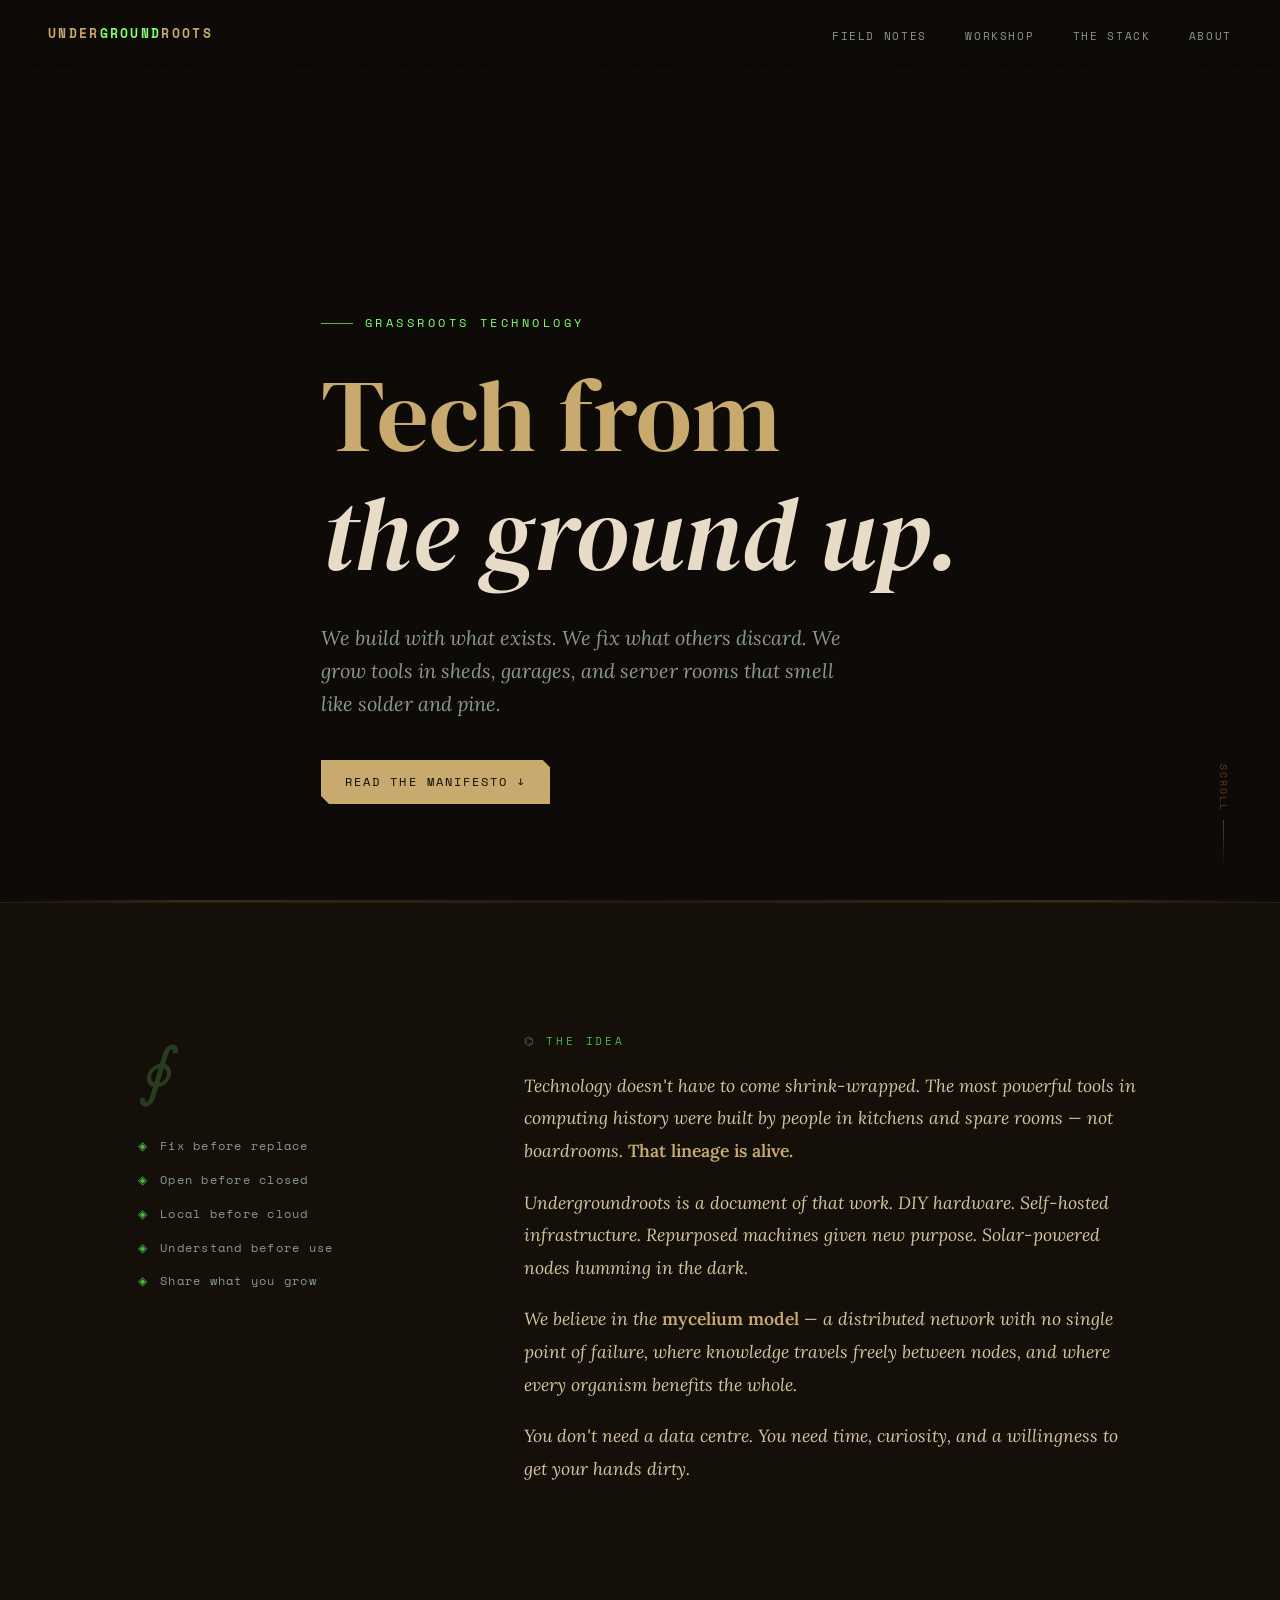
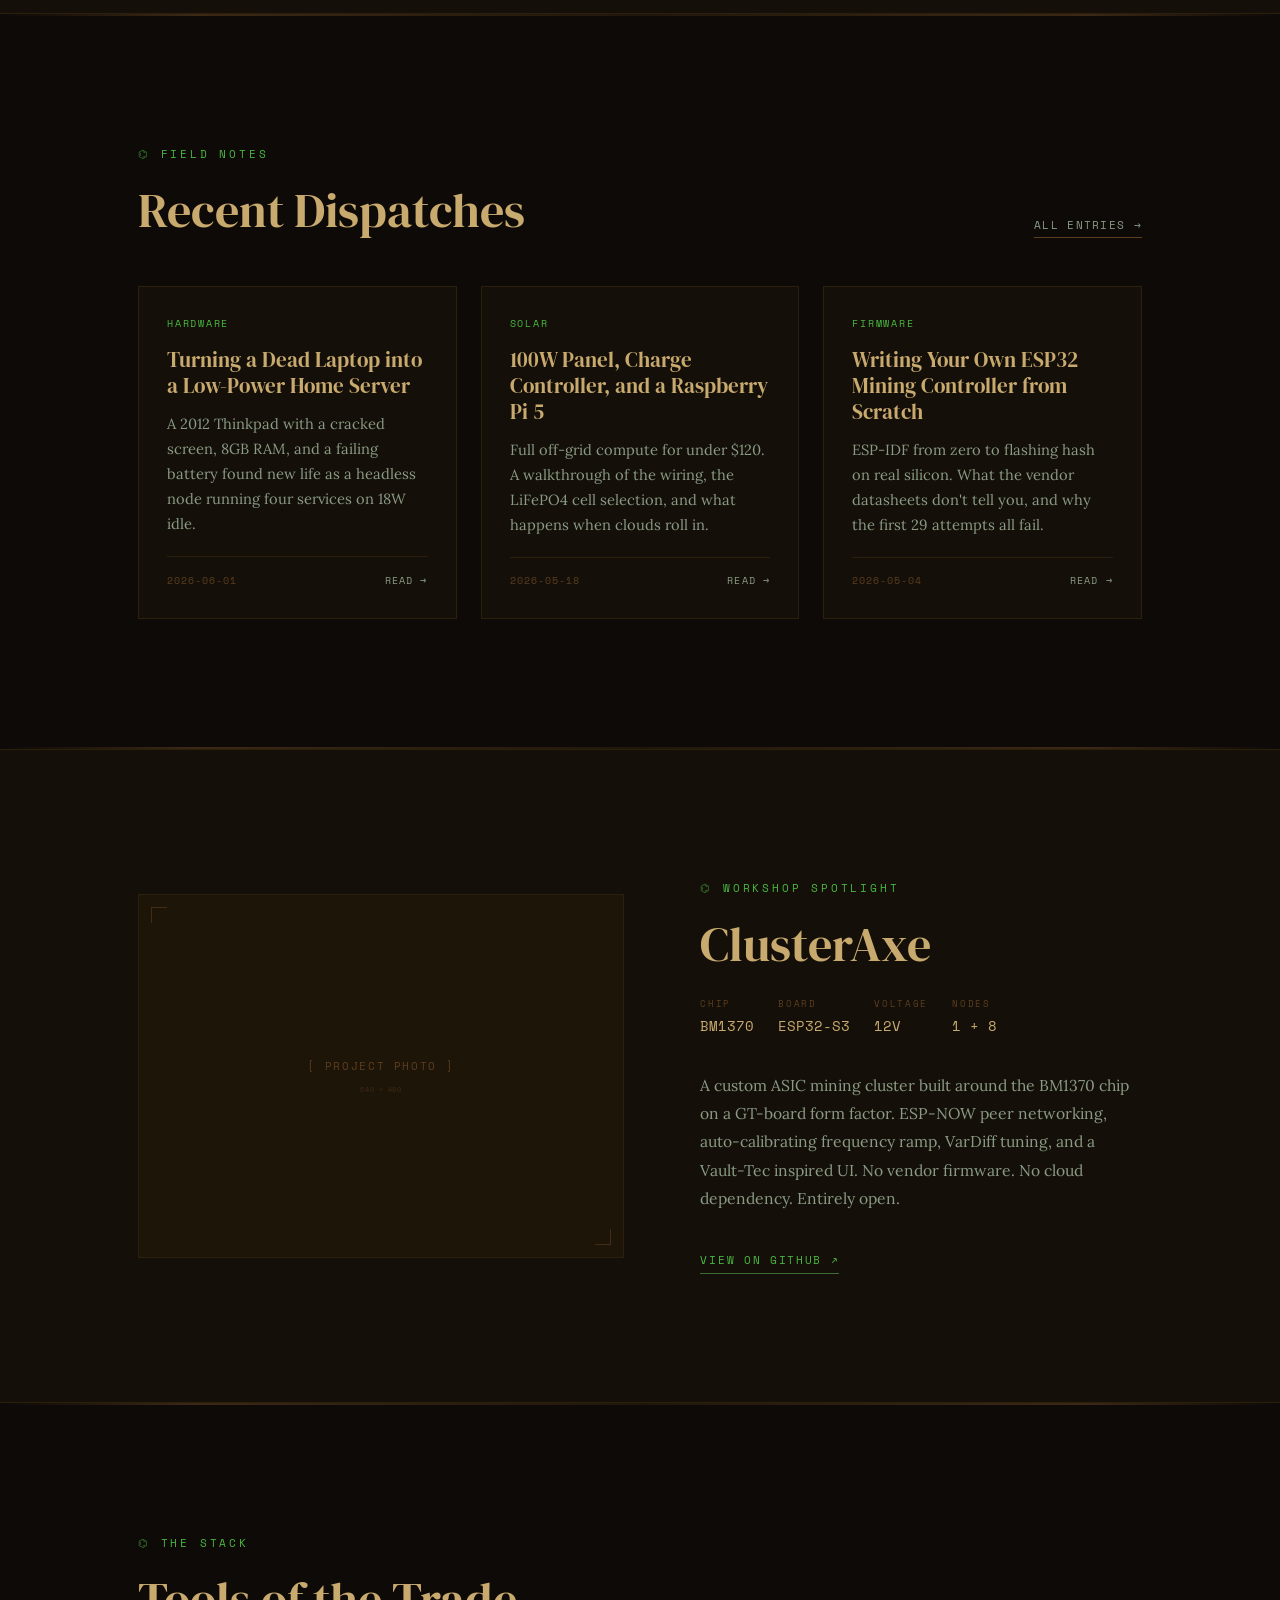
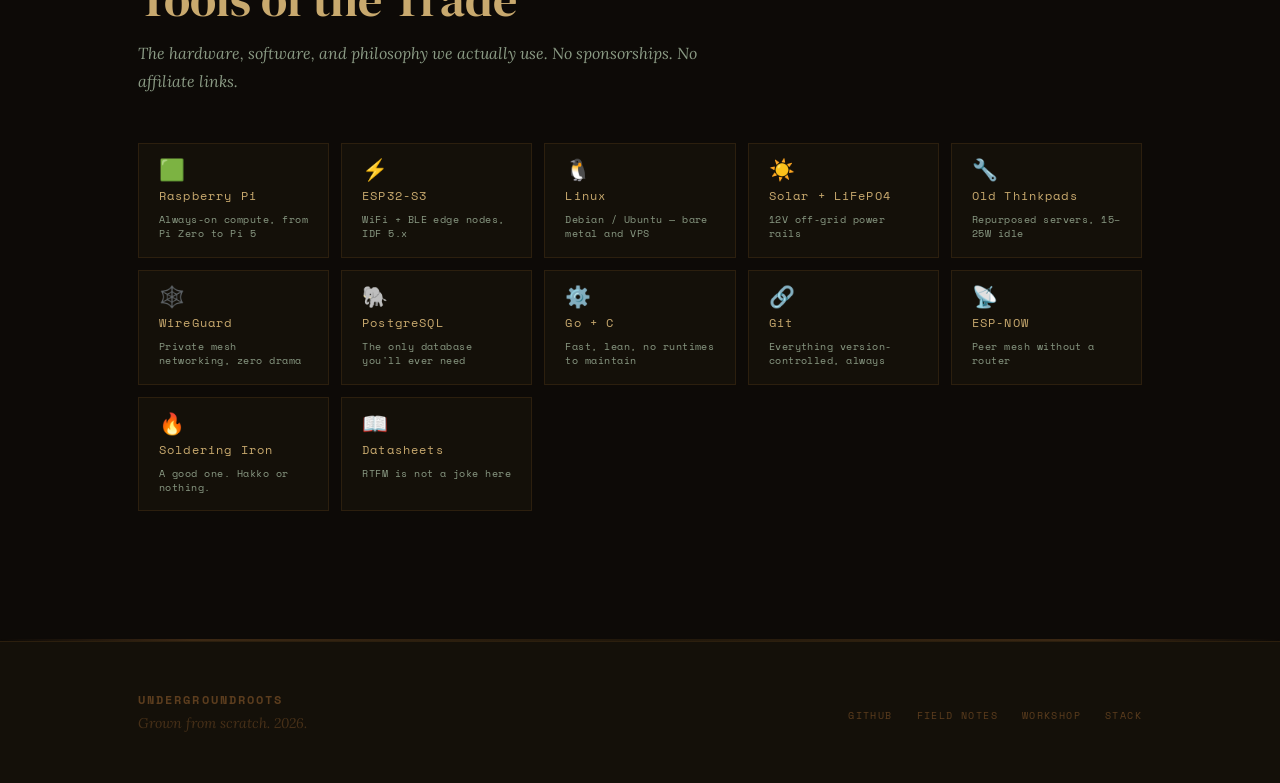
==== index.html @ 03b71122 "Initial build: hero, manifesto, field notes, workshop, stack, root animation" ====
<!DOCTYPE html>
<html lang="en">
<head>
    <meta charset="UTF-8">
    <meta name="viewport" content="width=device-width, initial-scale=1.0">
    <title>Undergroundroots — Tech from the ground up</title>
    <meta name="description" content="Grassroots tech, DIY technologies, and organic computing culture. We build with what exists.">
    <link rel="stylesheet" href="assets/css/style.css">
    <link rel="preconnect" href="https://fonts.googleapis.com">
    <link rel="preconnect" href="https://fonts.gstatic.com" crossorigin>
    <link href="https://fonts.googleapis.com/css2?family=DM+Serif+Display:ital@0;1&family=Lora:ital,wght@0,400;0,600;1,400&family=Space+Mono:ital,wght@0,400;0,700;1,400&display=swap" rel="stylesheet">
</head>
<body>

<!-- ─────────────────────────────────────────────────────── -->
<!-- ROOT NETWORK CANVAS (fixed background)                  -->
<!-- ─────────────────────────────────────────────────────── -->
<canvas id="root-canvas" aria-hidden="true"></canvas>

<div class="site-wrap">

    <!-- ── Navigation ─────────────────────────────────────── -->
    <nav class="site-nav" aria-label="Main navigation">
        <a href="/" class="nav-logo">Under<span>ground</span>roots</a>
        <ul class="nav-links">
            <li><a href="#field-notes">Field Notes</a></li>
            <li><a href="#workshop">Workshop</a></li>
            <li><a href="#stack">The Stack</a></li>
            <li><a href="#compost">About</a></li>
        </ul>
    </nav>

    <!-- ── Hero ───────────────────────────────────────────── -->
    <section id="hero">
        <div class="container">
            <div class="hero-content">
                <div class="hero-eyebrow">Grassroots Technology</div>
                <h1 class="hero-title">
                    Tech from<br>
                    <em>the ground up.</em>
                </h1>
                <p class="hero-sub">
                    We build with what exists. We fix what others discard.
                    We grow tools in sheds, garages, and server rooms
                    that smell like solder and pine.
                </p>
                <a href="#idea" class="hero-cta">
                    Read the Manifesto ↓
                </a>
            </div>
        </div>
        <div class="hero-scroll-hint" aria-hidden="true">Scroll</div>
    </section>

    <hr class="ink-divider">

    <!-- ── The Idea / Manifesto ───────────────────────────── -->
    <section id="idea">
        <div class="container">
            <div class="idea-grid">
                <div class="idea-accent reveal">
                    <div class="idea-glyph">
                        ∮
                    </div>
                    <ul class="idea-principles">
                        <li>Fix before replace</li>
                        <li>Open before closed</li>
                        <li>Local before cloud</li>
                        <li>Understand before use</li>
                        <li>Share what you grow</li>
                    </ul>
                </div>
                <div class="reveal">
                    <span class="section-label">The Idea</span>
                    <div class="idea-manifesto">
                        <p>
                            Technology doesn't have to come shrink-wrapped. The most powerful
                            tools in computing history were built by people in kitchens and
                            spare rooms — not boardrooms. <strong>That lineage is alive.</strong>
                        </p>
                        <p>
                            Undergroundroots is a document of that work. DIY hardware.
                            Self-hosted infrastructure. Repurposed machines given new purpose.
                            Solar-powered nodes humming in the dark.
                        </p>
                        <p>
                            We believe in the <strong>mycelium model</strong> — a distributed network with
                            no single point of failure, where knowledge travels freely between
                            nodes, and where every organism benefits the whole.
                        </p>
                        <p>
                            You don't need a data centre. You need time, curiosity,
                            and a willingness to get your hands dirty.
                        </p>
                    </div>
                </div>
            </div>
        </div>
    </section>

    <hr class="ink-divider">

    <!-- ── Field Notes (Blog) ─────────────────────────────── -->
    <section id="field-notes">
        <div class="container">
            <div class="field-notes-header reveal">
                <div>
                    <span class="section-label">Field Notes</span>
                    <h2>Recent Dispatches</h2>
                </div>
                <a href="/field-notes" class="view-all">All entries →</a>
            </div>

            <div class="notes-grid">

                <article class="note-card reveal">
                    <span class="note-tag">Hardware</span>
                    <h3 class="note-title">Turning a Dead Laptop into a Low-Power Home Server</h3>
                    <p class="note-excerpt">
                        A 2012 Thinkpad with a cracked screen, 8GB RAM, and a failing battery
                        found new life as a headless node running four services on 18W idle.
                    </p>
                    <div class="note-footer">
                        <span class="note-date">2026-06-01</span>
                        <a href="#" class="note-read-more">Read →</a>
                    </div>
                </article>

                <article class="note-card reveal">
                    <span class="note-tag">Solar</span>
                    <h3 class="note-title">100W Panel, Charge Controller, and a Raspberry Pi 5</h3>
                    <p class="note-excerpt">
                        Full off-grid compute for under $120. A walkthrough of the wiring,
                        the LiFePO4 cell selection, and what happens when clouds roll in.
                    </p>
                    <div class="note-footer">
                        <span class="note-date">2026-05-18</span>
                        <a href="#" class="note-read-more">Read →</a>
                    </div>
                </article>

                <article class="note-card reveal">
                    <span class="note-tag">Firmware</span>
                    <h3 class="note-title">Writing Your Own ESP32 Mining Controller from Scratch</h3>
                    <p class="note-excerpt">
                        ESP-IDF from zero to flashing hash on real silicon. What the vendor
                        datasheets don't tell you, and why the first 29 attempts all fail.
                    </p>
                    <div class="note-footer">
                        <span class="note-date">2026-05-04</span>
                        <a href="#" class="note-read-more">Read →</a>
                    </div>
                </article>

            </div>
        </div>
    </section>

    <hr class="ink-divider">

    <!-- ── Workshop Spotlight ─────────────────────────────── -->
    <section id="workshop">
        <div class="container">
            <div class="workshop-grid">

                <div class="workshop-image reveal">
                    <div class="workshop-image-placeholder">
                        <div>[ project photo ]</div>
                        <div class="mono" style="margin-top:0.5rem;font-size:0.6em;opacity:0.5;">640 × 480</div>
                    </div>
                </div>

                <div class="reveal">
                    <span class="section-label">Workshop Spotlight</span>
                    <h2>ClusterAxe</h2>
                    <div class="workshop-meta">
                        <div class="workshop-stat">
                            <span class="workshop-stat-label">Chip</span>
                            <span class="workshop-stat-value">BM1370</span>
                        </div>
                        <div class="workshop-stat">
                            <span class="workshop-stat-label">Board</span>
                            <span class="workshop-stat-value">ESP32-S3</span>
                        </div>
                        <div class="workshop-stat">
                            <span class="workshop-stat-label">Voltage</span>
                            <span class="workshop-stat-value">12V</span>
                        </div>
                        <div class="workshop-stat">
                            <span class="workshop-stat-label">Nodes</span>
                            <span class="workshop-stat-value">1 + 8</span>
                        </div>
                    </div>
                    <p class="workshop-desc">
                        A custom ASIC mining cluster built around the BM1370 chip on a
                        GT-board form factor. ESP-NOW peer networking, auto-calibrating
                        frequency ramp, VarDiff tuning, and a Vault-Tec inspired UI.
                        No vendor firmware. No cloud dependency. Entirely open.
                    </p>
                    <a href="https://github.com/ShaeOJ/ClusterAxe" class="workshop-link" target="_blank" rel="noopener">
                        View on GitHub ↗
                    </a>
                </div>

            </div>
        </div>
    </section>

    <hr class="ink-divider">

    <!-- ── The Stack ──────────────────────────────────────── -->
    <section id="stack">
        <div class="container">
            <div class="stack-intro reveal">
                <span class="section-label">The Stack</span>
                <h2>Tools of the Trade</h2>
                <p>The hardware, software, and philosophy we actually use. No sponsorships. No affiliate links.</p>
            </div>

            <div class="stack-grid">
                <div class="stack-item reveal">
                    <span class="stack-icon">🟩</span>
                    <span class="stack-name">Raspberry Pi</span>
                    <span class="stack-desc">Always-on compute, from Pi Zero to Pi 5</span>
                </div>
                <div class="stack-item reveal">
                    <span class="stack-icon">⚡</span>
                    <span class="stack-name">ESP32-S3</span>
                    <span class="stack-desc">WiFi + BLE edge nodes, IDF 5.x</span>
                </div>
                <div class="stack-item reveal">
                    <span class="stack-icon">🐧</span>
                    <span class="stack-name">Linux</span>
                    <span class="stack-desc">Debian / Ubuntu — bare metal and VPS</span>
                </div>
                <div class="stack-item reveal">
                    <span class="stack-icon">☀️</span>
                    <span class="stack-name">Solar + LiFePO4</span>
                    <span class="stack-desc">12V off-grid power rails</span>
                </div>
                <div class="stack-item reveal">
                    <span class="stack-icon">🔧</span>
                    <span class="stack-name">Old Thinkpads</span>
                    <span class="stack-desc">Repurposed servers, 15–25W idle</span>
                </div>
                <div class="stack-item reveal">
                    <span class="stack-icon">🕸️</span>
                    <span class="stack-name">WireGuard</span>
                    <span class="stack-desc">Private mesh networking, zero drama</span>
                </div>
                <div class="stack-item reveal">
                    <span class="stack-icon">🐘</span>
                    <span class="stack-name">PostgreSQL</span>
                    <span class="stack-desc">The only database you'll ever need</span>
                </div>
                <div class="stack-item reveal">
                    <span class="stack-icon">⚙️</span>
                    <span class="stack-name">Go + C</span>
                    <span class="stack-desc">Fast, lean, no runtimes to maintain</span>
                </div>
                <div class="stack-item reveal">
                    <span class="stack-icon">🔗</span>
                    <span class="stack-name">Git</span>
                    <span class="stack-desc">Everything version-controlled, always</span>
                </div>
                <div class="stack-item reveal">
                    <span class="stack-icon">📡</span>
                    <span class="stack-name">ESP-NOW</span>
                    <span class="stack-desc">Peer mesh without a router</span>
                </div>
                <div class="stack-item reveal">
                    <span class="stack-icon">🔥</span>
                    <span class="stack-name">Soldering Iron</span>
                    <span class="stack-desc">A good one. Hakko or nothing.</span>
                </div>
                <div class="stack-item reveal">
                    <span class="stack-icon">📖</span>
                    <span class="stack-name">Datasheets</span>
                    <span class="stack-desc">RTFM is not a joke here</span>
                </div>
            </div>
        </div>
    </section>

    <hr class="ink-divider">

    <!-- ── Footer ─────────────────────────────────────────── -->
    <footer class="site-footer" id="compost">
        <div class="container">
            <div class="footer-inner">
                <div>
                    <div class="footer-logo">Undergroundroots</div>
                    <div class="footer-tagline">Grown from scratch. 2026.</div>
                </div>
                <ul class="footer-links">
                    <li><a href="https://github.com/ShaeOJ/Undergroundroots" target="_blank" rel="noopener">GitHub</a></li>
                    <li><a href="#field-notes">Field Notes</a></li>
                    <li><a href="#workshop">Workshop</a></li>
                    <li><a href="#stack">Stack</a></li>
                </ul>
            </div>
        </div>
    </footer>

</div><!-- /.site-wrap -->

<script src="assets/js/roots.js"></script>
<script src="assets/js/main.js"></script>
</body>
</html>
---- assets/css/style.css ----
/* ============================================================
   UNDERGROUNDROOTS — Stylesheet
   Palette: Soil depth system + bioluminescent accents
   ============================================================ */

@import url('https://fonts.googleapis.com/css2?family=DM+Serif+Display:ital@0;1&family=Lora:ital,wght@0,400;0,600;1,400&family=Space+Mono:ital,wght@0,400;0,700;1,400&display=swap');

/* ── Custom Properties ──────────────────────────────────── */
:root {
    --deep-soil:    #0d0a07;
    --subsoil:      #141009;
    --topsoil:      #1e1509;
    --root-brown:   #2c1f0e;
    --bark:         #5c3d1e;
    --mycelium:     #c8a96e;
    --spore:        #d4c4a0;
    --pale-sky:     #e8dcc8;
    --bio-green:    #7fff6e;
    --bio-dim:      #4ab840;
    --muted-green:  #3d6b35;
    --rust:         #9c4a1a;
    --slate:        #8a9a84;

    --font-head:    'DM Serif Display', Georgia, serif;
    --font-body:    'Lora', Georgia, serif;
    --font-mono:    'Space Mono', 'Courier New', monospace;

    --section-pad:  clamp(4rem, 10vw, 8rem);
    --content-max:  1100px;
    --radius-card:  2px;
}

/* ── Reset ───────────────────────────────────────────────── */
*, *::before, *::after { box-sizing: border-box; margin: 0; padding: 0; }

html {
    scroll-behavior: smooth;
    font-size: 16px;
}

body {
    background-color: var(--deep-soil);
    color: var(--spore);
    font-family: var(--font-body);
    line-height: 1.75;
    overflow-x: hidden;
}

/* Grain texture overlay */
body::after {
    content: '';
    position: fixed;
    inset: 0;
    background-image: url("data:image/svg+xml,%3Csvg xmlns='http://www.w3.org/2000/svg' width='300' height='300'%3E%3Cfilter id='n'%3E%3CfeTurbulence type='fractalNoise' baseFrequency='0.75' numOctaves='4' stitchTiles='stitch'/%3E%3C/filter%3E%3Crect width='300' height='300' filter='url(%23n)' opacity='0.18'/%3E%3C/svg%3E");
    opacity: 0.045;
    pointer-events: none;
    z-index: 9998;
}

/* ── Canvas ─────────────────────────────────────────────── */
#root-canvas {
    position: fixed;
    inset: 0;
    width: 100%;
    height: 100%;
    z-index: 0;
    pointer-events: none;
}

/* ── Site wrapper (above canvas) ────────────────────────── */
.site-wrap {
    position: relative;
    z-index: 10;
}

/* ── Typography ─────────────────────────────────────────── */
h1, h2, h3, h4 {
    font-family: var(--font-head);
    color: var(--mycelium);
    line-height: 1.15;
    font-weight: 400;
}

h1 { font-size: clamp(2.8rem, 8vw, 6.5rem); }
h2 { font-size: clamp(1.8rem, 4vw, 3rem); }
h3 { font-size: clamp(1.2rem, 2.5vw, 1.75rem); }

p { color: var(--spore); font-size: clamp(0.95rem, 1.5vw, 1.1rem); }

a {
    color: var(--bio-dim);
    text-decoration: none;
    transition: color 0.2s;
}
a:hover { color: var(--bio-green); }

strong { color: var(--mycelium); font-weight: 600; }

.mono {
    font-family: var(--font-mono);
    font-size: 0.8em;
    letter-spacing: 0.08em;
}

/* ── Utility ─────────────────────────────────────────────── */
.container {
    max-width: var(--content-max);
    margin: 0 auto;
    padding: 0 clamp(1.25rem, 5vw, 3rem);
}

.section-label {
    font-family: var(--font-mono);
    font-size: 0.7rem;
    letter-spacing: 0.25em;
    text-transform: uppercase;
    color: var(--bio-dim);
    display: block;
    margin-bottom: 1.2rem;
}

.section-label::before {
    content: '⌬ ';
    opacity: 0.7;
}

/* ── Divider — organic ink stroke ─────────────────────────── */
.ink-divider {
    border: none;
    height: 2px;
    background: linear-gradient(
        90deg,
        transparent 0%,
        var(--bark) 15%,
        var(--root-brown) 50%,
        var(--bark) 85%,
        transparent 100%
    );
    margin: 0;
    opacity: 0.6;
    position: relative;
}

/* ── Navigation ─────────────────────────────────────────── */
.site-nav {
    position: fixed;
    top: 0;
    left: 0;
    right: 0;
    z-index: 100;
    padding: 1.25rem clamp(1.25rem, 5vw, 3rem);
    display: flex;
    align-items: center;
    justify-content: space-between;
    background: linear-gradient(to bottom, rgba(13,10,7,0.92) 0%, transparent 100%);
    backdrop-filter: blur(2px);
    transition: background 0.3s;
}

.nav-logo {
    font-family: var(--font-mono);
    font-size: 0.8rem;
    font-weight: 700;
    letter-spacing: 0.18em;
    text-transform: uppercase;
    color: var(--mycelium);
    text-decoration: none;
}

.nav-logo span {
    color: var(--bio-green);
}

.nav-links {
    list-style: none;
    display: flex;
    gap: clamp(1.2rem, 3vw, 2.5rem);
}

.nav-links a {
    font-family: var(--font-mono);
    font-size: 0.68rem;
    letter-spacing: 0.15em;
    text-transform: uppercase;
    color: var(--slate);
    transition: color 0.2s;
}

.nav-links a:hover { color: var(--mycelium); }

/* ── Hero Section ───────────────────────────────────────── */
#hero {
    min-height: 100svh;
    display: flex;
    flex-direction: column;
    justify-content: flex-end;
    padding-bottom: clamp(4rem, 8vw, 6rem);
    position: relative;
}

.hero-content {
    max-width: 820px;
}

.hero-eyebrow {
    font-family: var(--font-mono);
    font-size: 0.72rem;
    letter-spacing: 0.3em;
    text-transform: uppercase;
    color: var(--bio-green);
    margin-bottom: 1.5rem;
    display: flex;
    align-items: center;
    gap: 0.75rem;
}

.hero-eyebrow::before {
    content: '';
    display: block;
    width: 32px;
    height: 1px;
    background: var(--bio-green);
    opacity: 0.7;
}

.hero-title {
    color: var(--mycelium);
    margin-bottom: 1.75rem;
}

.hero-title em {
    font-style: italic;
    color: var(--pale-sky);
}

.hero-sub {
    font-family: var(--font-body);
    font-style: italic;
    color: var(--slate);
    font-size: clamp(1rem, 1.8vw, 1.25rem);
    max-width: 540px;
    margin-bottom: 2.5rem;
    line-height: 1.65;
}

.hero-cta {
    display: inline-flex;
    align-items: center;
    gap: 0.6rem;
    font-family: var(--font-mono);
    font-size: 0.72rem;
    letter-spacing: 0.18em;
    text-transform: uppercase;
    color: var(--deep-soil);
    background: var(--mycelium);
    padding: 0.75rem 1.5rem;
    border: none;
    cursor: pointer;
    text-decoration: none;
    transition: background 0.2s, transform 0.15s;
    clip-path: polygon(0 0, calc(100% - 8px) 0, 100% 8px, 100% 100%, 8px 100%, 0 calc(100% - 8px));
}

.hero-cta:hover {
    background: var(--pale-sky);
    transform: translateY(-2px);
    color: var(--deep-soil);
}

.hero-scroll-hint {
    position: absolute;
    bottom: 2rem;
    right: clamp(1.25rem, 5vw, 3rem);
    font-family: var(--font-mono);
    font-size: 0.6rem;
    letter-spacing: 0.2em;
    text-transform: uppercase;
    color: var(--bark);
    writing-mode: vertical-rl;
    display: flex;
    align-items: center;
    gap: 0.5rem;
}

.hero-scroll-hint::after {
    content: '';
    display: block;
    width: 1px;
    height: 48px;
    background: linear-gradient(to bottom, var(--bark), transparent);
}

/* ── Section base ────────────────────────────────────────── */
section {
    padding: var(--section-pad) 0;
}

/* ── Idea / Manifesto ───────────────────────────────────── */
#idea {
    background: var(--subsoil);
    border-top: 1px solid var(--root-brown);
    border-bottom: 1px solid var(--root-brown);
}

.idea-grid {
    display: grid;
    grid-template-columns: 1fr 2fr;
    gap: clamp(2rem, 6vw, 5rem);
    align-items: start;
}

.idea-accent {
    padding-top: 0.5rem;
}

.idea-glyph {
    font-size: 4rem;
    line-height: 1;
    color: var(--muted-green);
    opacity: 0.5;
    font-family: var(--font-head);
    font-style: italic;
}

.idea-manifesto {
    font-size: clamp(1.05rem, 2vw, 1.3rem);
    color: var(--spore);
    line-height: 1.85;
    font-style: italic;
}

.idea-manifesto p + p {
    margin-top: 1.2rem;
}

.idea-manifesto strong {
    color: var(--mycelium);
    font-style: normal;
}

.idea-principles {
    margin-top: 2rem;
    list-style: none;
    display: flex;
    flex-direction: column;
    gap: 0.75rem;
}

.idea-principles li {
    font-family: var(--font-mono);
    font-size: 0.78rem;
    letter-spacing: 0.1em;
    color: var(--slate);
    display: flex;
    align-items: baseline;
    gap: 0.75rem;
}

.idea-principles li::before {
    content: '◈';
    color: var(--bio-dim);
    flex-shrink: 0;
}

/* ── Field Notes (Blog Posts) ───────────────────────────── */
#field-notes {
    background: var(--deep-soil);
}

.field-notes-header {
    display: flex;
    align-items: flex-end;
    justify-content: space-between;
    margin-bottom: 3rem;
    gap: 1rem;
    flex-wrap: wrap;
}

.field-notes-header .view-all {
    font-family: var(--font-mono);
    font-size: 0.68rem;
    letter-spacing: 0.12em;
    color: var(--slate);
    text-transform: uppercase;
    border-bottom: 1px solid var(--bark);
    padding-bottom: 2px;
    transition: color 0.2s, border-color 0.2s;
}

.field-notes-header .view-all:hover {
    color: var(--mycelium);
    border-color: var(--mycelium);
}

.notes-grid {
    display: grid;
    grid-template-columns: repeat(auto-fill, minmax(300px, 1fr));
    gap: 1.5rem;
}

.note-card {
    background: var(--subsoil);
    border: 1px solid var(--root-brown);
    padding: 1.75rem;
    position: relative;
    transition: border-color 0.25s, transform 0.2s;
}

.note-card::before {
    content: '';
    position: absolute;
    inset: 0;
    border: 1px solid transparent;
    transition: border-color 0.25s;
    pointer-events: none;
}

.note-card:hover {
    border-color: var(--bark);
    transform: translateY(-3px);
}

.note-card:hover::before {
    border-color: var(--muted-green);
    opacity: 0.3;
    inset: 4px;
}

.note-tag {
    font-family: var(--font-mono);
    font-size: 0.62rem;
    letter-spacing: 0.18em;
    text-transform: uppercase;
    color: var(--bio-dim);
    margin-bottom: 0.9rem;
    display: block;
}

.note-title {
    font-family: var(--font-head);
    font-size: 1.3rem;
    color: var(--mycelium);
    margin-bottom: 0.75rem;
    line-height: 1.25;
}

.note-excerpt {
    font-size: 0.92rem;
    color: var(--slate);
    line-height: 1.7;
    margin-bottom: 1.25rem;
}

.note-footer {
    display: flex;
    align-items: center;
    justify-content: space-between;
    border-top: 1px solid var(--root-brown);
    padding-top: 0.9rem;
    margin-top: auto;
}

.note-date {
    font-family: var(--font-mono);
    font-size: 0.62rem;
    color: var(--bark);
    letter-spacing: 0.1em;
}

.note-read-more {
    font-family: var(--font-mono);
    font-size: 0.62rem;
    letter-spacing: 0.12em;
    text-transform: uppercase;
    color: var(--slate);
    transition: color 0.2s;
}

.note-read-more:hover { color: var(--bio-green); }

/* ── Workshop Spotlight ──────────────────────────────────── */
#workshop {
    background: var(--subsoil);
    border-top: 1px solid var(--root-brown);
    border-bottom: 1px solid var(--root-brown);
}

.workshop-grid {
    display: grid;
    grid-template-columns: 1.1fr 1fr;
    gap: clamp(2.5rem, 6vw, 5rem);
    align-items: center;
}

.workshop-image {
    aspect-ratio: 4/3;
    background: var(--topsoil);
    border: 1px solid var(--root-brown);
    display: flex;
    align-items: center;
    justify-content: center;
    position: relative;
    overflow: hidden;
}

.workshop-image-placeholder {
    font-family: var(--font-mono);
    font-size: 0.68rem;
    letter-spacing: 0.15em;
    color: var(--bark);
    text-align: center;
    text-transform: uppercase;
}

/* Corner ticks on the workshop image */
.workshop-image::before,
.workshop-image::after {
    content: '';
    position: absolute;
    width: 16px;
    height: 16px;
    border-color: var(--bark);
    border-style: solid;
    opacity: 0.6;
}

.workshop-image::before {
    top: 12px; left: 12px;
    border-width: 1px 0 0 1px;
}

.workshop-image::after {
    bottom: 12px; right: 12px;
    border-width: 0 1px 1px 0;
}

.workshop-info { }

.workshop-meta {
    display: flex;
    gap: 1.5rem;
    margin-top: 1.5rem;
    margin-bottom: 2rem;
    flex-wrap: wrap;
}

.workshop-stat {
    display: flex;
    flex-direction: column;
    gap: 0.2rem;
}

.workshop-stat-label {
    font-family: var(--font-mono);
    font-size: 0.58rem;
    letter-spacing: 0.18em;
    text-transform: uppercase;
    color: var(--bark);
}

.workshop-stat-value {
    font-family: var(--font-mono);
    font-size: 0.85rem;
    color: var(--mycelium);
}

.workshop-desc {
    color: var(--slate);
    font-size: 0.98rem;
    line-height: 1.8;
    margin-bottom: 2rem;
}

.workshop-link {
    display: inline-flex;
    align-items: center;
    gap: 0.5rem;
    font-family: var(--font-mono);
    font-size: 0.7rem;
    letter-spacing: 0.15em;
    text-transform: uppercase;
    color: var(--bio-dim);
    border-bottom: 1px solid var(--muted-green);
    padding-bottom: 3px;
    transition: color 0.2s, border-color 0.2s;
}

.workshop-link:hover {
    color: var(--bio-green);
    border-color: var(--bio-green);
}

/* ── Stack ──────────────────────────────────────────────── */
#stack {
    background: var(--deep-soil);
}

.stack-intro {
    max-width: 560px;
    margin-bottom: 3rem;
}

.stack-intro p {
    font-size: 1rem;
    color: var(--slate);
    font-style: italic;
    margin-top: 0.75rem;
}

.stack-grid {
    display: grid;
    grid-template-columns: repeat(auto-fill, minmax(160px, 1fr));
    gap: 0.75rem;
}

.stack-item {
    background: var(--subsoil);
    border: 1px solid var(--root-brown);
    padding: 1rem 1.25rem;
    display: flex;
    flex-direction: column;
    gap: 0.35rem;
    transition: border-color 0.2s, background 0.2s;
    cursor: default;
}

.stack-item:hover {
    border-color: var(--bark);
    background: var(--topsoil);
}

.stack-item:hover .stack-name { color: var(--bio-green); }

.stack-icon {
    font-size: 1.3rem;
    line-height: 1;
}

.stack-name {
    font-family: var(--font-mono);
    font-size: 0.72rem;
    letter-spacing: 0.1em;
    color: var(--mycelium);
    transition: color 0.2s;
}

.stack-desc {
    font-family: var(--font-mono);
    font-size: 0.6rem;
    color: var(--slate);
    letter-spacing: 0.05em;
    line-height: 1.5;
}

/* ── Footer ─────────────────────────────────────────────── */
.site-footer {
    background: var(--subsoil);
    border-top: 1px solid var(--root-brown);
    padding: 3rem 0;
}

.footer-inner {
    display: flex;
    align-items: center;
    justify-content: space-between;
    flex-wrap: wrap;
    gap: 1.5rem;
}

.footer-logo {
    font-family: var(--font-mono);
    font-size: 0.72rem;
    font-weight: 700;
    letter-spacing: 0.18em;
    text-transform: uppercase;
    color: var(--bark);
}

.footer-tagline {
    font-family: var(--font-body);
    font-style: italic;
    font-size: 0.88rem;
    color: var(--bark);
    opacity: 0.7;
}

.footer-links {
    display: flex;
    gap: 1.5rem;
    list-style: none;
}

.footer-links a {
    font-family: var(--font-mono);
    font-size: 0.62rem;
    letter-spacing: 0.14em;
    text-transform: uppercase;
    color: var(--bark);
    transition: color 0.2s;
}

.footer-links a:hover { color: var(--mycelium); }

/* ── Reveal animations ──────────────────────────────────── */
.reveal {
    opacity: 0;
    transform: translateY(22px);
    transition: opacity 0.7s ease, transform 0.7s ease;
}

.reveal.visible {
    opacity: 1;
    transform: translateY(0);
}

/* ── Responsive ─────────────────────────────────────────── */
@media (max-width: 720px) {
    .idea-grid,
    .workshop-grid {
        grid-template-columns: 1fr;
    }

    .idea-accent { display: none; }

    .nav-links {
        display: none;
    }
}
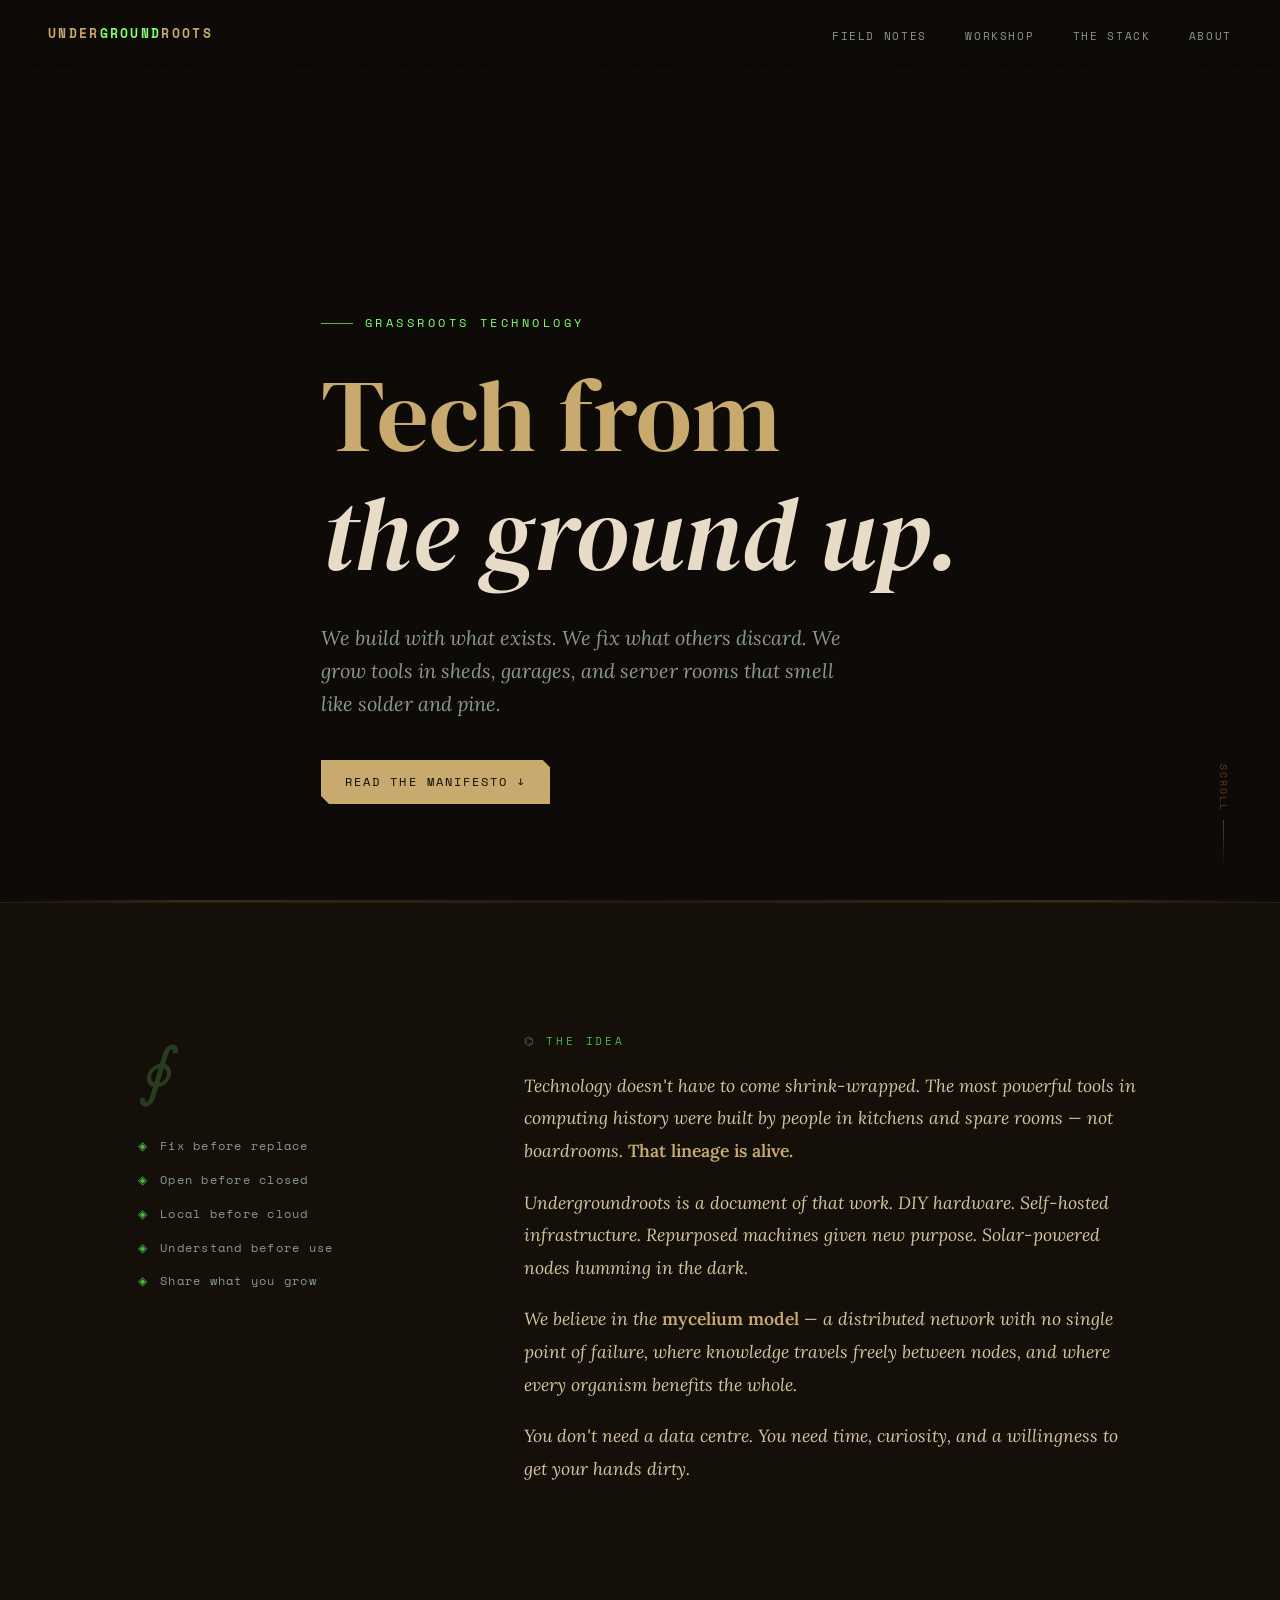
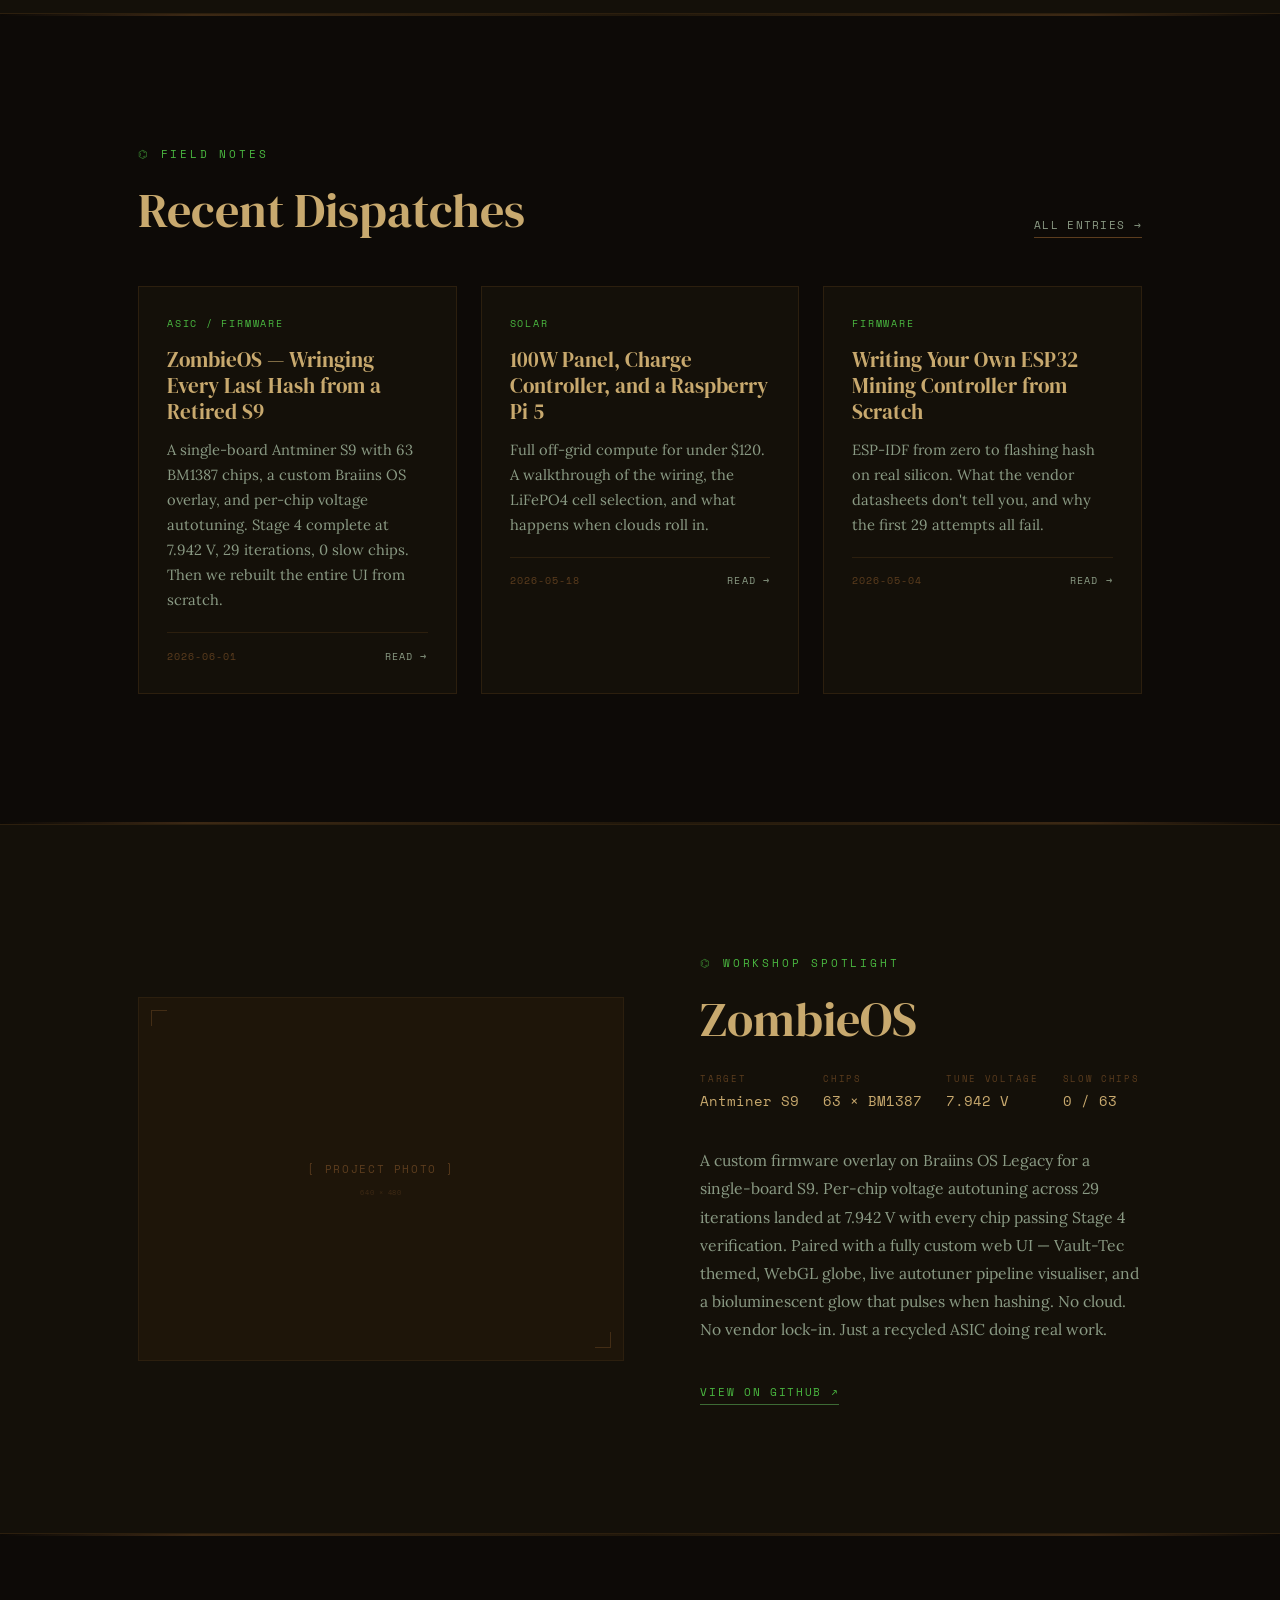
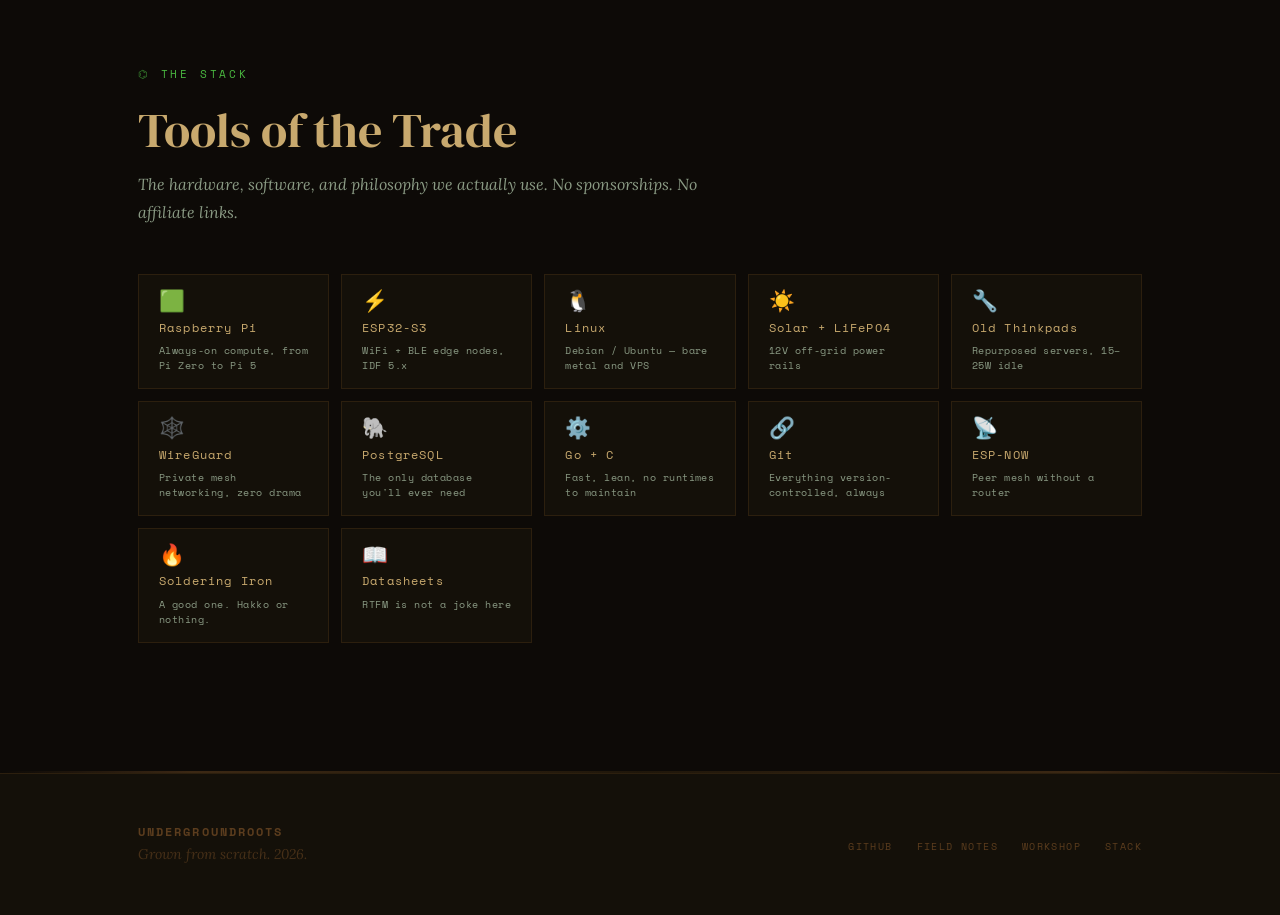
==== commit ba53fc26: "Update field notes + workshop spotlight to ZombieOS S9 project" ====
--- a/index.html
+++ b/index.html
@@ -114,15 +114,16 @@
             <div class="notes-grid">
 
                 <article class="note-card reveal">
-                    <span class="note-tag">Hardware</span>
-                    <h3 class="note-title">Turning a Dead Laptop into a Low-Power Home Server</h3>
+                    <span class="note-tag">ASIC / Firmware</span>
+                    <h3 class="note-title">ZombieOS — Wringing Every Last Hash from a Retired S9</h3>
                     <p class="note-excerpt">
-                        A 2012 Thinkpad with a cracked screen, 8GB RAM, and a failing battery
-                        found new life as a headless node running four services on 18W idle.
+                        A single-board Antminer S9 with 63 BM1387 chips, a custom Braiins OS
+                        overlay, and per-chip voltage autotuning. Stage&nbsp;4 complete at 7.942&nbsp;V,
+                        29 iterations, 0 slow chips. Then we rebuilt the entire UI from scratch.
                     </p>
                     <div class="note-footer">
                         <span class="note-date">2026-06-01</span>
-                        <a href="#" class="note-read-more">Read →</a>
+                        <a href="https://github.com/ShaeOJ/ZombieOS" class="note-read-more" target="_blank" rel="noopener">Read →</a>
                     </div>
                 </article>
 
@@ -172,32 +173,34 @@
 
                 <div class="reveal">
                     <span class="section-label">Workshop Spotlight</span>
-                    <h2>ClusterAxe</h2>
+                    <h2>ZombieOS</h2>
                     <div class="workshop-meta">
                         <div class="workshop-stat">
-                            <span class="workshop-stat-label">Chip</span>
-                            <span class="workshop-stat-value">BM1370</span>
+                            <span class="workshop-stat-label">Target</span>
+                            <span class="workshop-stat-value">Antminer S9</span>
                         </div>
                         <div class="workshop-stat">
-                            <span class="workshop-stat-label">Board</span>
-                            <span class="workshop-stat-value">ESP32-S3</span>
+                            <span class="workshop-stat-label">Chips</span>
+                            <span class="workshop-stat-value">63 × BM1387</span>
                         </div>
                         <div class="workshop-stat">
-                            <span class="workshop-stat-label">Voltage</span>
-                            <span class="workshop-stat-value">12V</span>
+                            <span class="workshop-stat-label">Tune Voltage</span>
+                            <span class="workshop-stat-value">7.942 V</span>
                         </div>
                         <div class="workshop-stat">
-                            <span class="workshop-stat-label">Nodes</span>
-                            <span class="workshop-stat-value">1 + 8</span>
+                            <span class="workshop-stat-label">Slow Chips</span>
+                            <span class="workshop-stat-value">0 / 63</span>
                         </div>
                     </div>
                     <p class="workshop-desc">
-                        A custom ASIC mining cluster built around the BM1370 chip on a
-                        GT-board form factor. ESP-NOW peer networking, auto-calibrating
-                        frequency ramp, VarDiff tuning, and a Vault-Tec inspired UI.
-                        No vendor firmware. No cloud dependency. Entirely open.
+                        A custom firmware overlay on Braiins OS Legacy for a single-board S9.
+                        Per-chip voltage autotuning across 29 iterations landed at 7.942&nbsp;V
+                        with every chip passing Stage&nbsp;4 verification. Paired with a fully
+                        custom web UI — Vault-Tec themed, WebGL globe, live autotuner
+                        pipeline visualiser, and a bioluminescent glow that pulses when
+                        hashing. No cloud. No vendor lock-in. Just a recycled ASIC doing real work.
                     </p>
-                    <a href="https://github.com/ShaeOJ/ClusterAxe" class="workshop-link" target="_blank" rel="noopener">
+                    <a href="https://github.com/ShaeOJ/Zombie-Braiins-" class="workshop-link" target="_blank" rel="noopener">
                         View on GitHub ↗
                     </a>
                 </div>
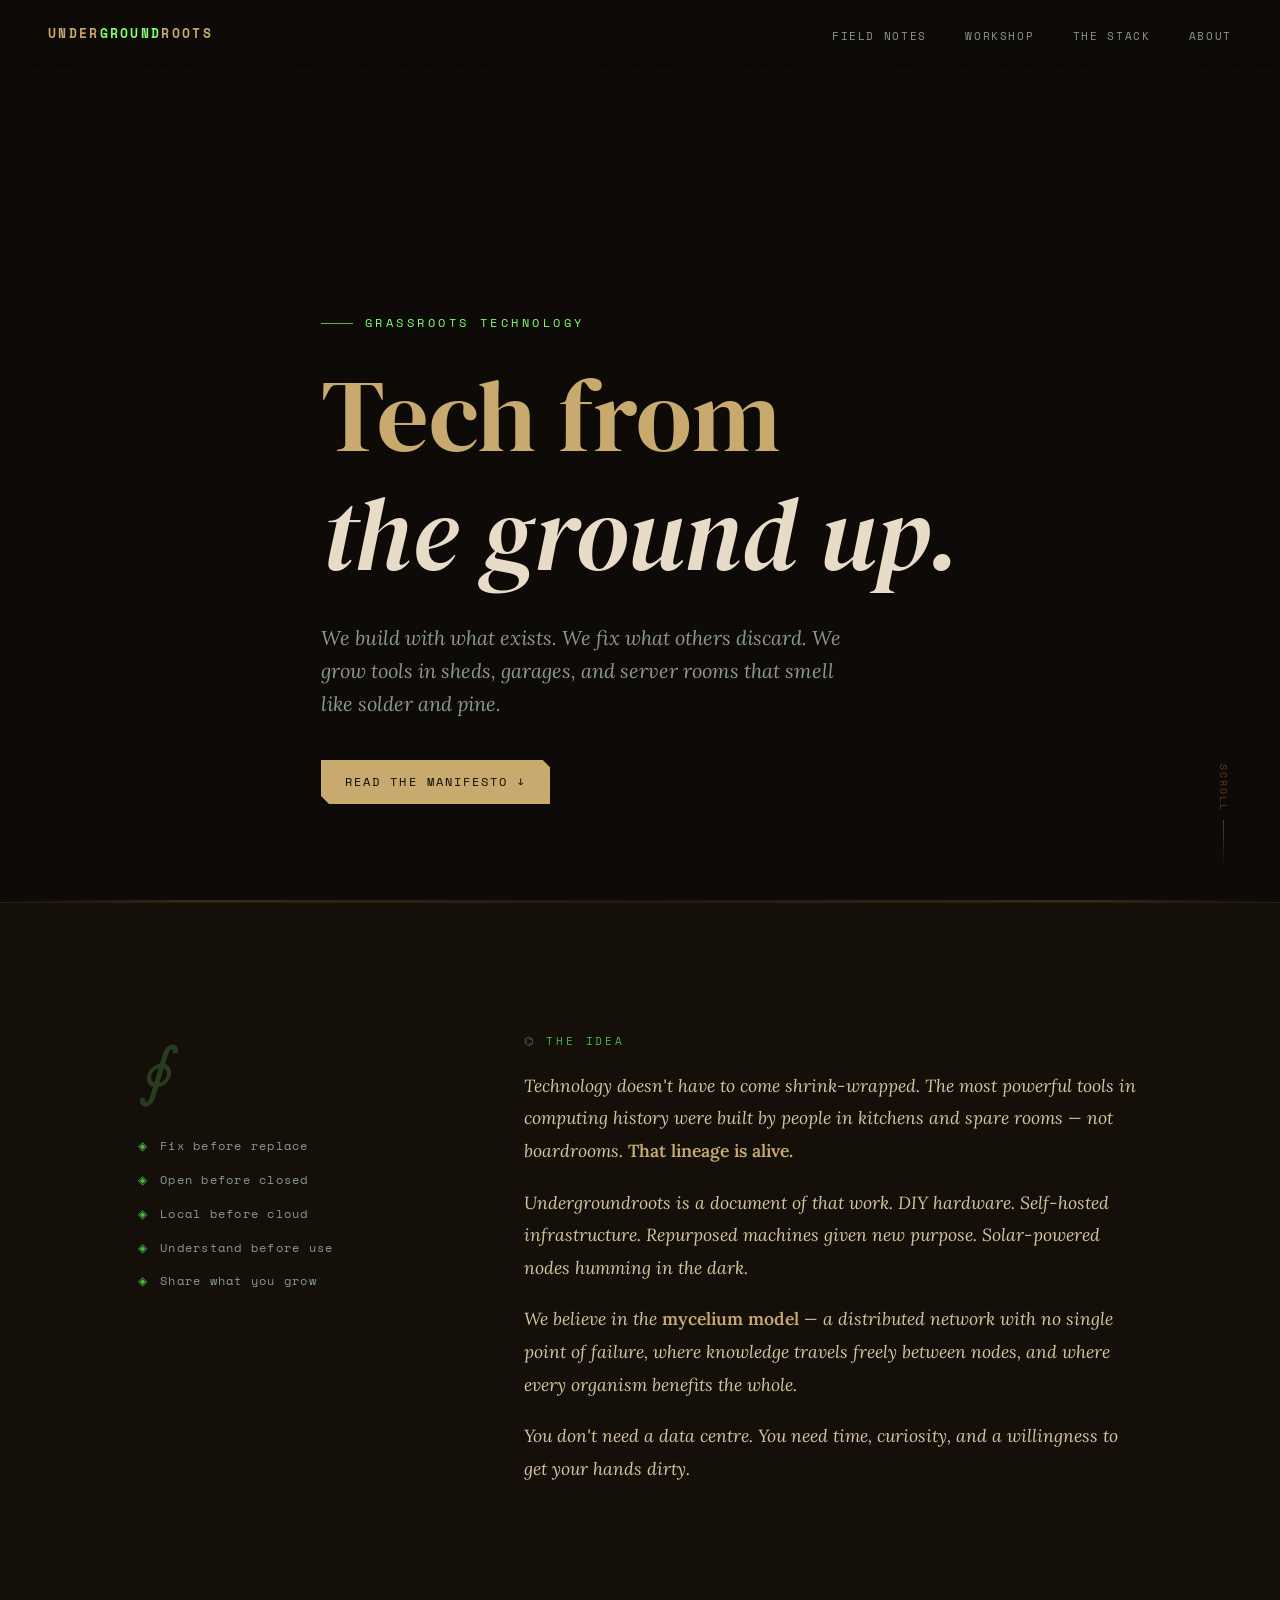
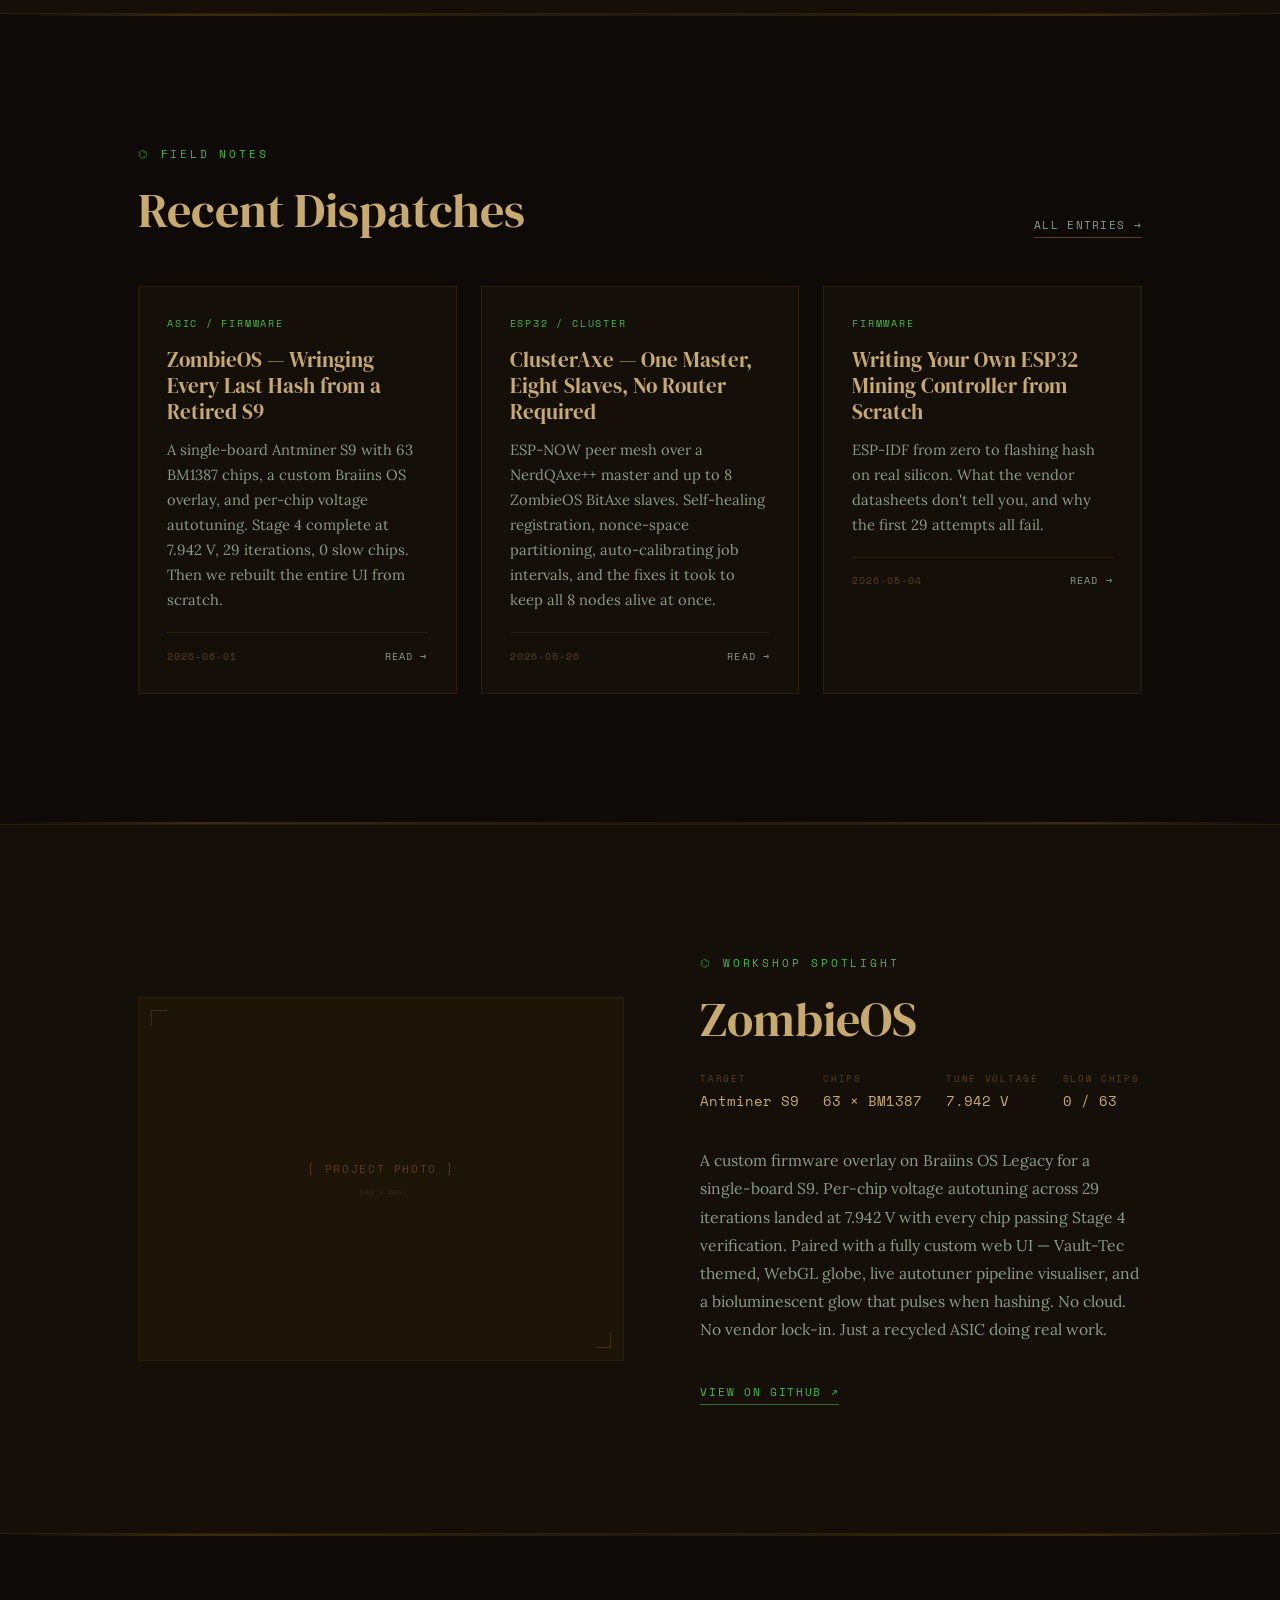
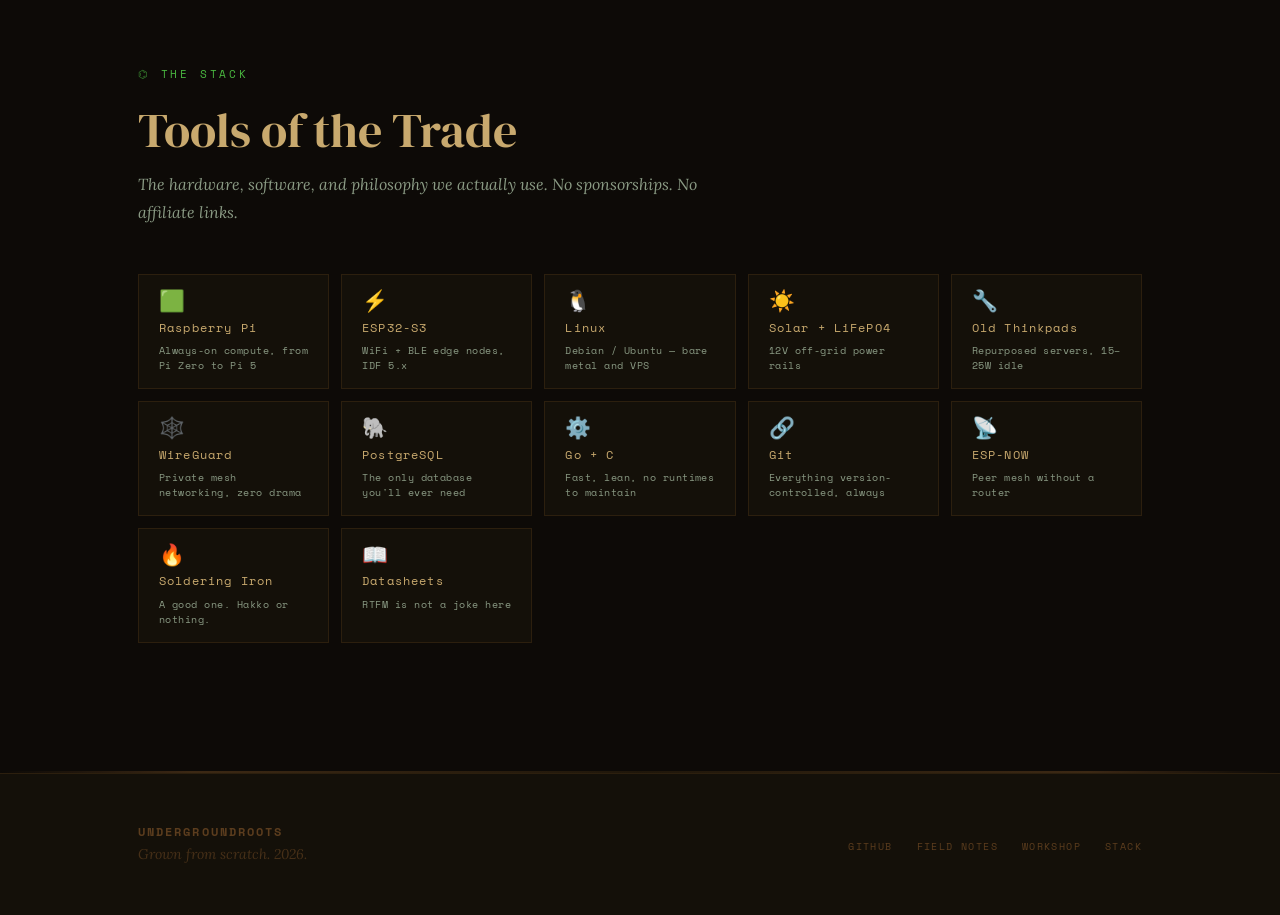
==== commit 8f5966ce: "Replace solar card with ClusterAxe / NerdAxe Cluster field note" ====
--- a/index.html
+++ b/index.html
@@ -128,15 +128,17 @@
                 </article>
 
                 <article class="note-card reveal">
-                    <span class="note-tag">Solar</span>
-                    <h3 class="note-title">100W Panel, Charge Controller, and a Raspberry Pi 5</h3>
+                    <span class="note-tag">ESP32 / Cluster</span>
+                    <h3 class="note-title">ClusterAxe — One Master, Eight Slaves, No Router Required</h3>
                     <p class="note-excerpt">
-                        Full off-grid compute for under $120. A walkthrough of the wiring,
-                        the LiFePO4 cell selection, and what happens when clouds roll in.
+                        ESP-NOW peer mesh over a NerdQAxe++ master and up to 8 ZombieOS
+                        BitAxe slaves. Self-healing registration, nonce-space partitioning,
+                        auto-calibrating job intervals, and the fixes it took to keep all
+                        8 nodes alive at once.
                     </p>
                     <div class="note-footer">
-                        <span class="note-date">2026-05-18</span>
-                        <a href="#" class="note-read-more">Read →</a>
+                        <span class="note-date">2026-05-26</span>
+                        <a href="https://github.com/ShaeOJ/NerdAxe_Cluster" class="note-read-more" target="_blank" rel="noopener">Read →</a>
                     </div>
                 </article>
 
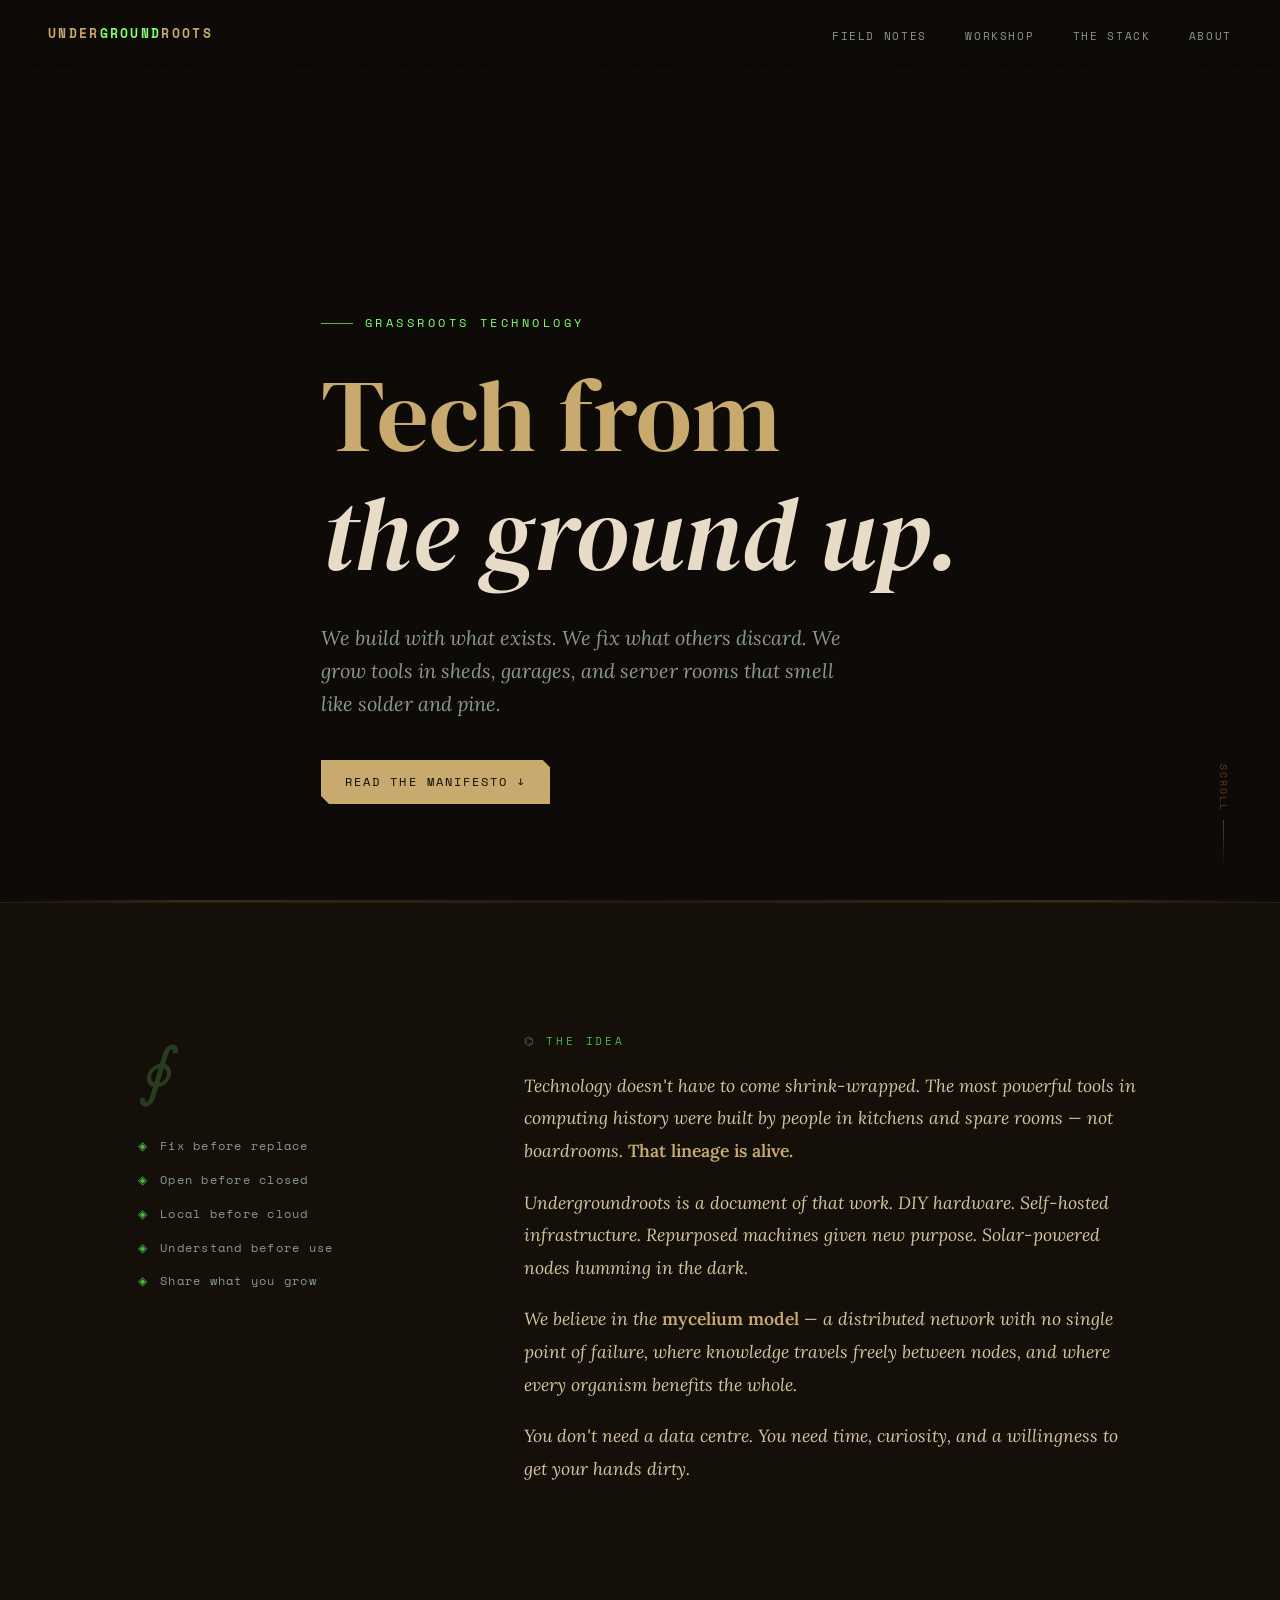
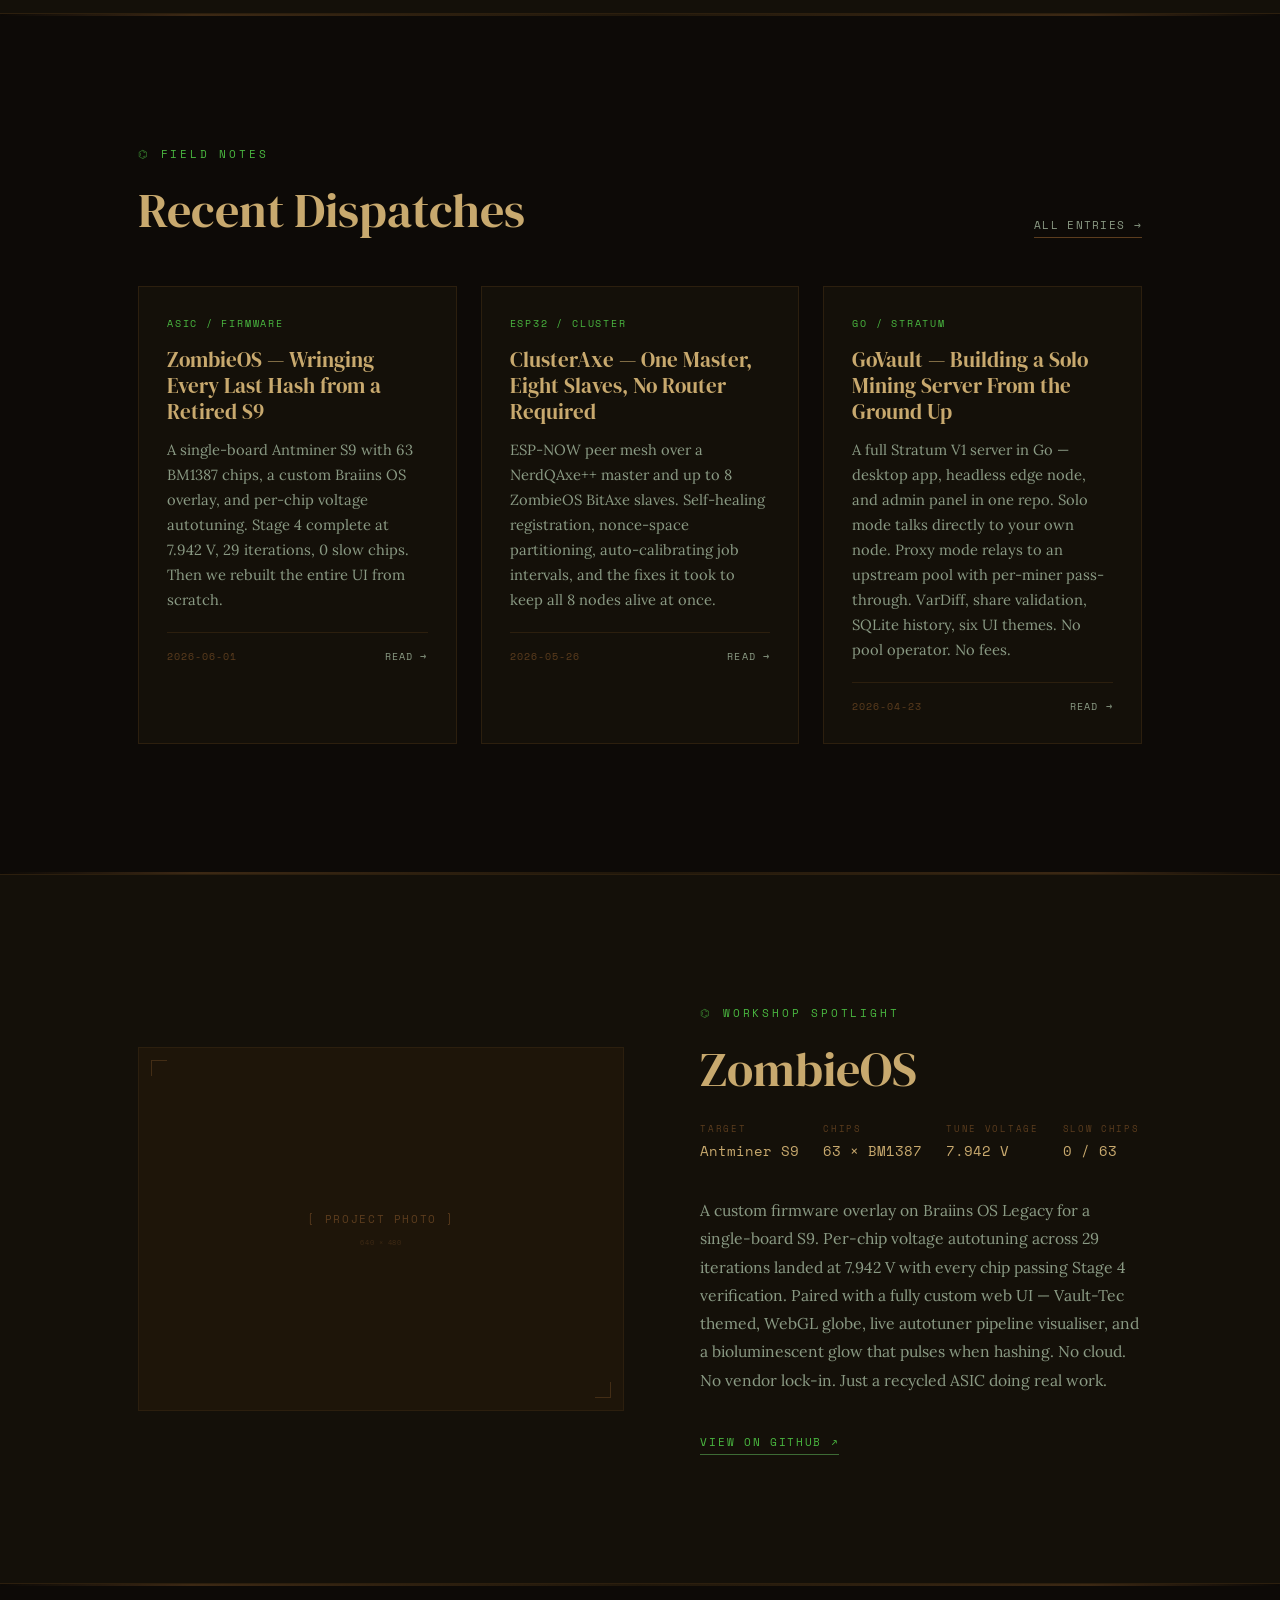
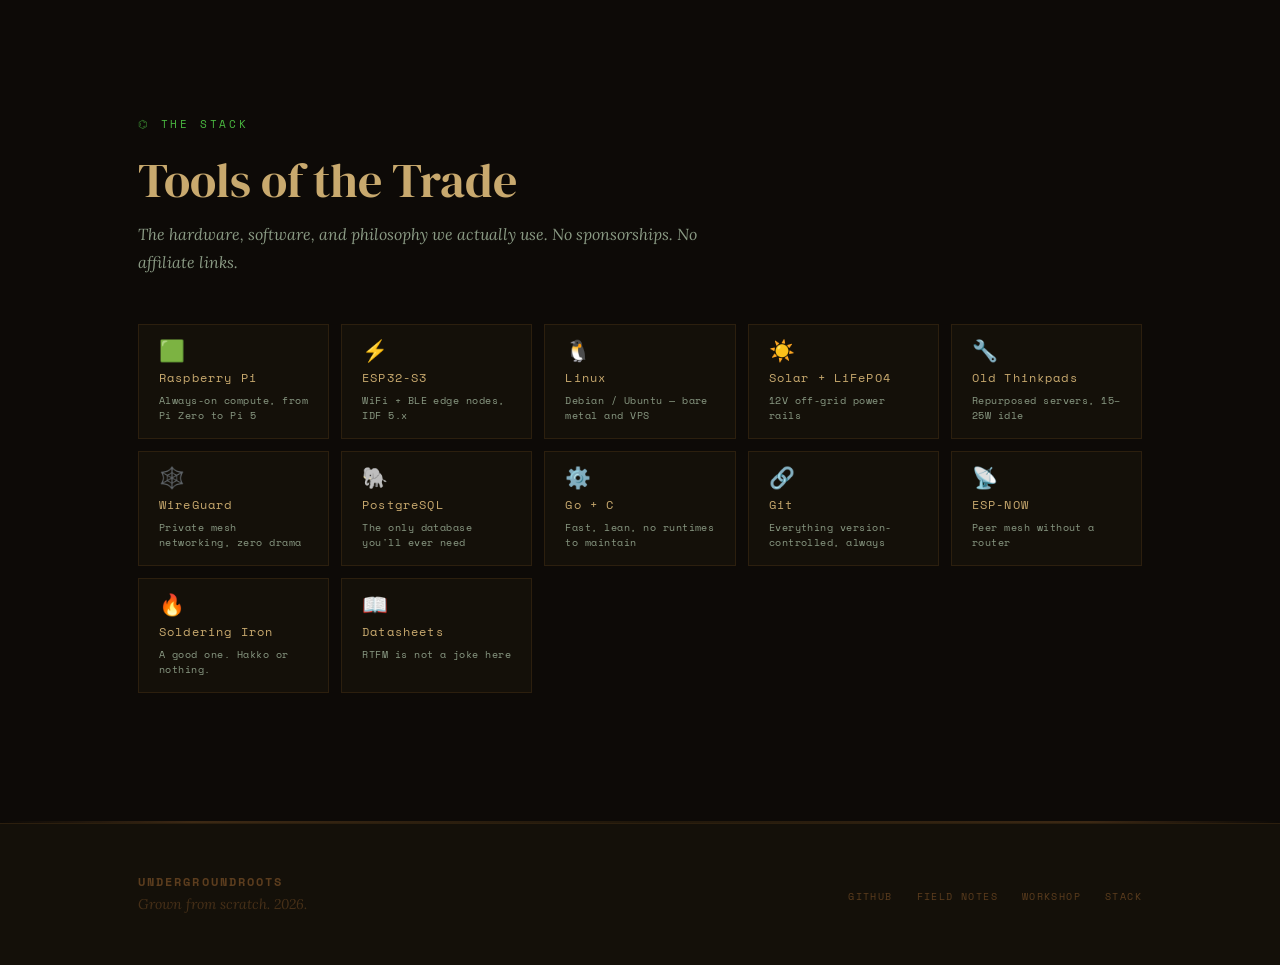
==== commit 33e06e75: "Replace ESP32 card with GoVault Stratum V1 server field note" ====
--- a/index.html
+++ b/index.html
@@ -143,15 +143,18 @@
                 </article>
 
                 <article class="note-card reveal">
-                    <span class="note-tag">Firmware</span>
-                    <h3 class="note-title">Writing Your Own ESP32 Mining Controller from Scratch</h3>
+                    <span class="note-tag">Go / Stratum</span>
+                    <h3 class="note-title">GoVault — Building a Solo Mining Server From the Ground Up</h3>
                     <p class="note-excerpt">
-                        ESP-IDF from zero to flashing hash on real silicon. What the vendor
-                        datasheets don't tell you, and why the first 29 attempts all fail.
+                        A full Stratum V1 server in Go — desktop app, headless edge node,
+                        and admin panel in one repo. Solo mode talks directly to your own
+                        node. Proxy mode relays to an upstream pool with per-miner
+                        pass-through. VarDiff, share validation, SQLite history, six UI
+                        themes. No pool operator. No fees.
                     </p>
                     <div class="note-footer">
-                        <span class="note-date">2026-05-04</span>
-                        <a href="#" class="note-read-more">Read →</a>
+                        <span class="note-date">2026-04-23</span>
+                        <a href="https://github.com/ShaeOJ/GoVault" class="note-read-more" target="_blank" rel="noopener">Read →</a>
                     </div>
                 </article>
 
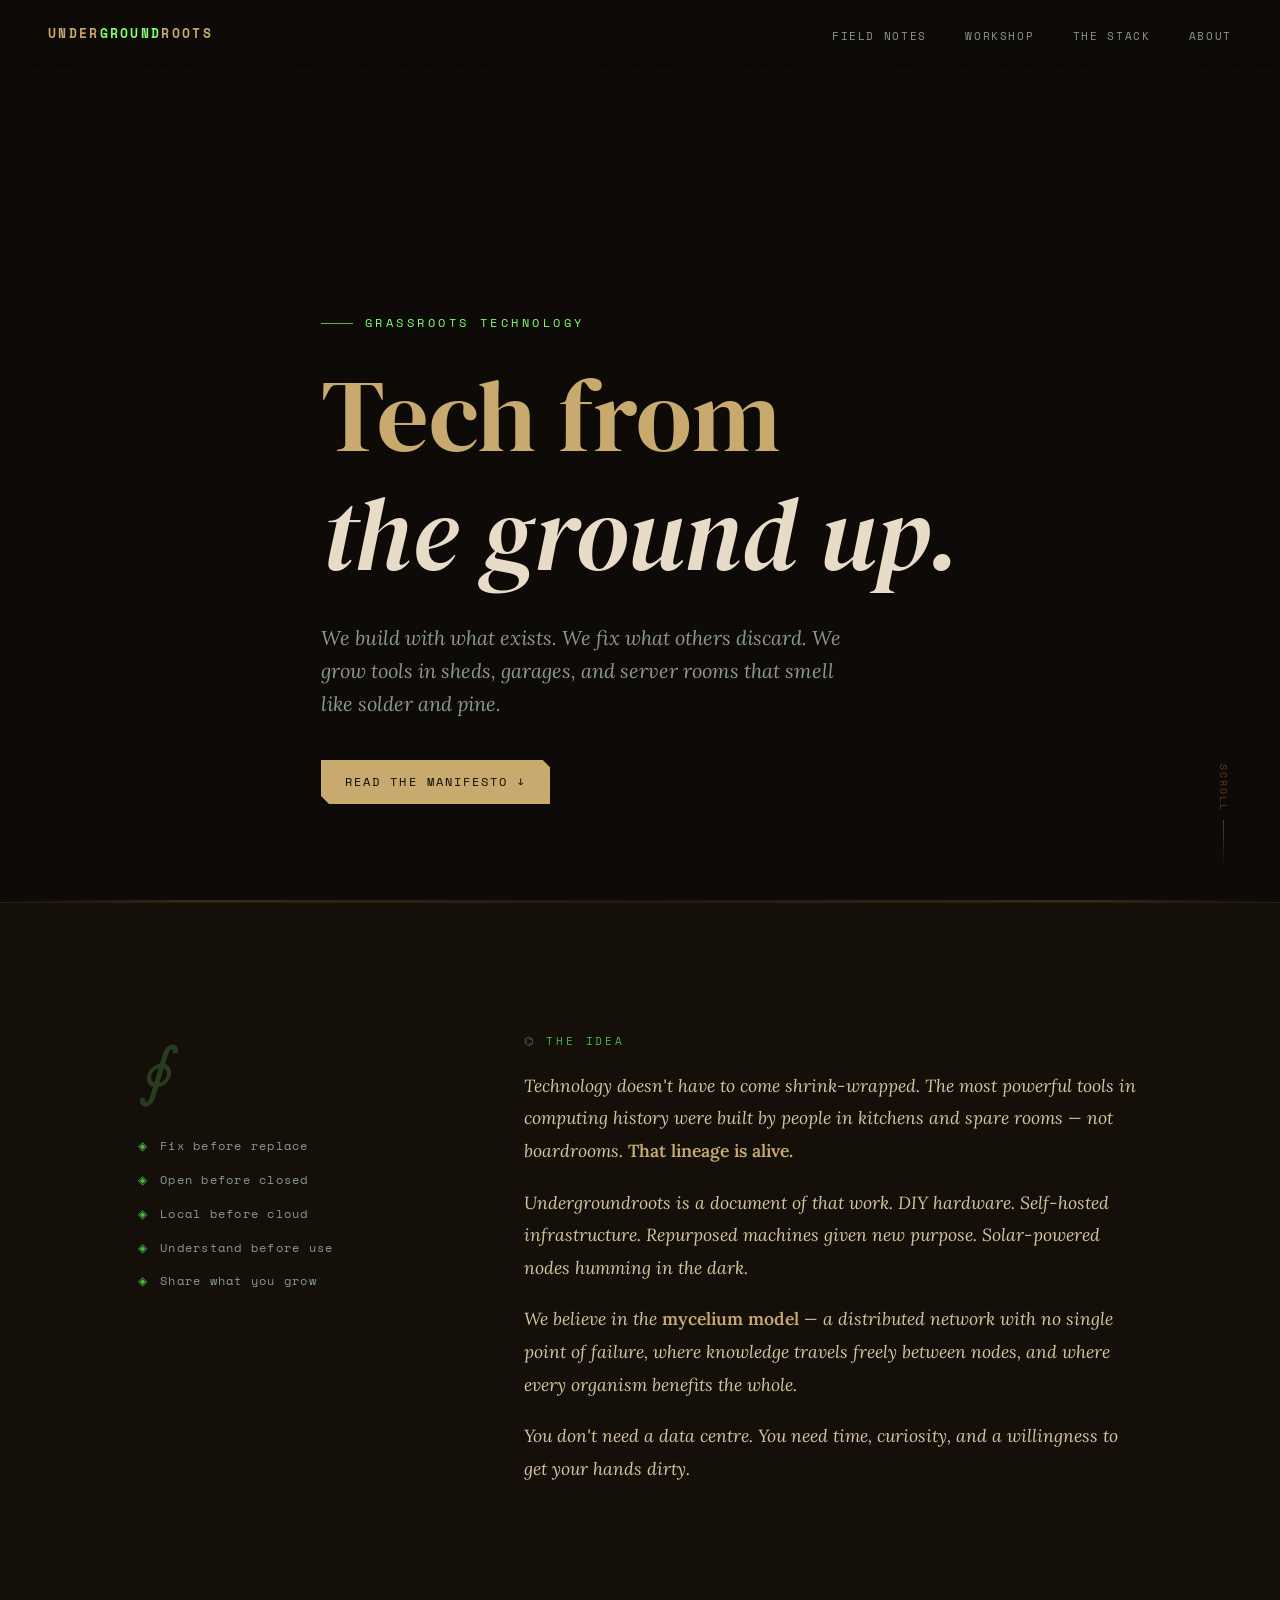
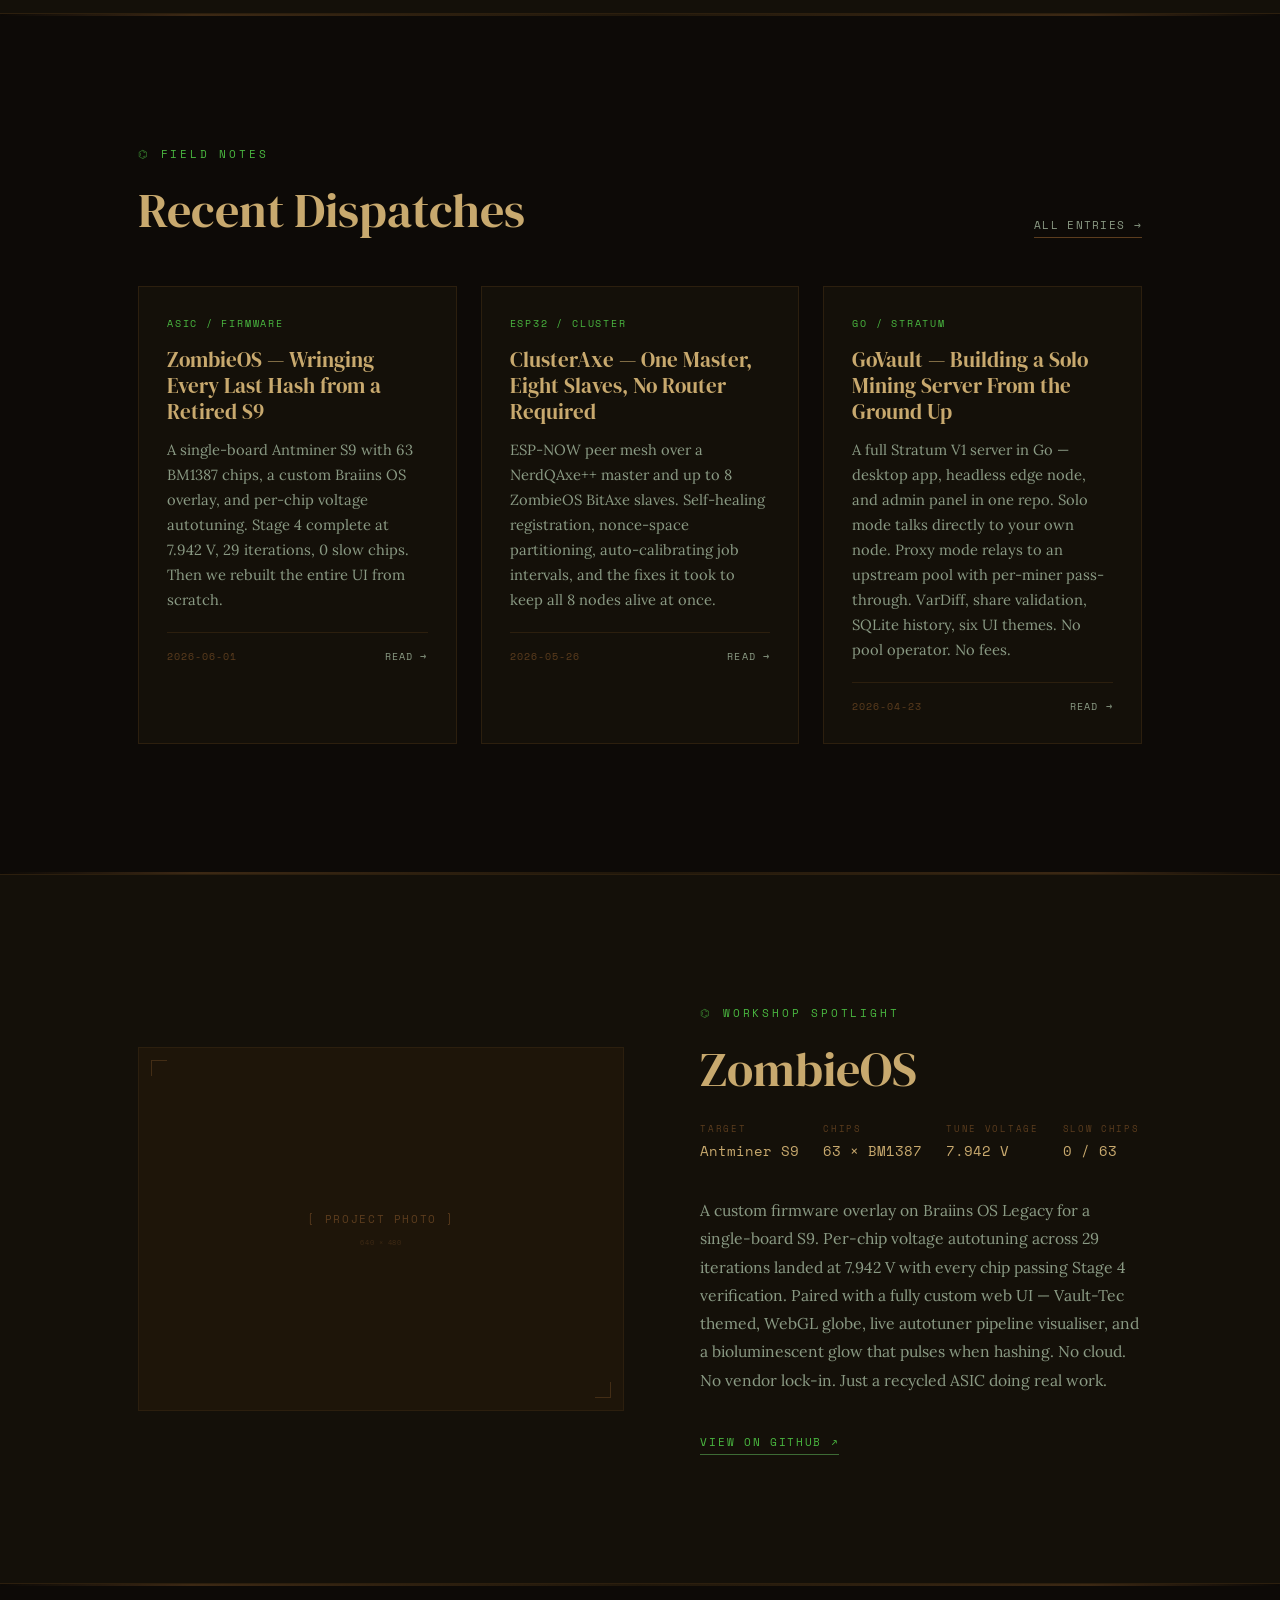
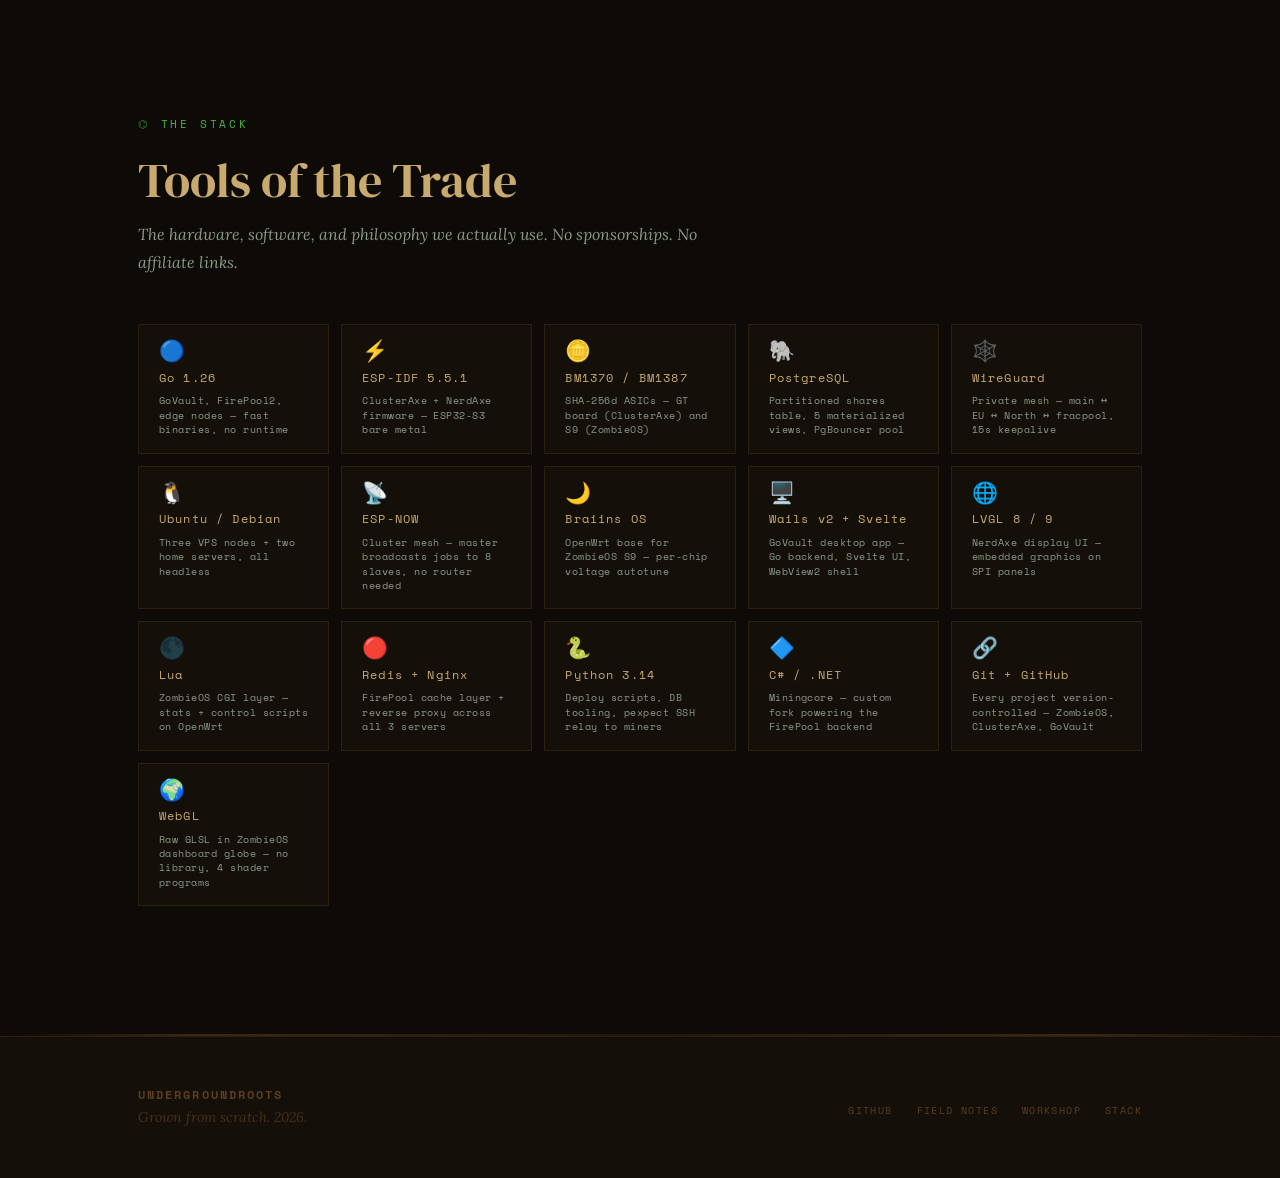
==== commit afb8fbd0: "Replace placeholder stack with real tools from all active projects" ====
--- a/index.html
+++ b/index.html
@@ -227,64 +227,84 @@
 
             <div class="stack-grid">
                 <div class="stack-item reveal">
-                    <span class="stack-icon">🟩</span>
-                    <span class="stack-name">Raspberry Pi</span>
-                    <span class="stack-desc">Always-on compute, from Pi Zero to Pi 5</span>
+                    <span class="stack-icon">🔵</span>
+                    <span class="stack-name">Go 1.26</span>
+                    <span class="stack-desc">GoVault, FirePool2, edge nodes — fast binaries, no runtime</span>
                 </div>
                 <div class="stack-item reveal">
                     <span class="stack-icon">⚡</span>
-                    <span class="stack-name">ESP32-S3</span>
-                    <span class="stack-desc">WiFi + BLE edge nodes, IDF 5.x</span>
-                </div>
-                <div class="stack-item reveal">
-                    <span class="stack-icon">🐧</span>
-                    <span class="stack-name">Linux</span>
-                    <span class="stack-desc">Debian / Ubuntu — bare metal and VPS</span>
-                </div>
-                <div class="stack-item reveal">
-                    <span class="stack-icon">☀️</span>
-                    <span class="stack-name">Solar + LiFePO4</span>
-                    <span class="stack-desc">12V off-grid power rails</span>
-                </div>
-                <div class="stack-item reveal">
-                    <span class="stack-icon">🔧</span>
-                    <span class="stack-name">Old Thinkpads</span>
-                    <span class="stack-desc">Repurposed servers, 15–25W idle</span>
+                    <span class="stack-name">ESP-IDF 5.5.1</span>
+                    <span class="stack-desc">ClusterAxe + NerdAxe firmware — ESP32-S3 bare metal</span>
+                </div>
+                <div class="stack-item reveal">
+                    <span class="stack-icon">🪙</span>
+                    <span class="stack-name">BM1370 / BM1387</span>
+                    <span class="stack-desc">SHA-256d ASICs — GT board (ClusterAxe) and S9 (ZombieOS)</span>
+                </div>
+                <div class="stack-item reveal">
+                    <span class="stack-icon">🐘</span>
+                    <span class="stack-name">PostgreSQL</span>
+                    <span class="stack-desc">Partitioned shares table, 5 materialized views, PgBouncer pool</span>
                 </div>
                 <div class="stack-item reveal">
                     <span class="stack-icon">🕸️</span>
                     <span class="stack-name">WireGuard</span>
-                    <span class="stack-desc">Private mesh networking, zero drama</span>
-                </div>
-                <div class="stack-item reveal">
-                    <span class="stack-icon">🐘</span>
-                    <span class="stack-name">PostgreSQL</span>
-                    <span class="stack-desc">The only database you'll ever need</span>
-                </div>
-                <div class="stack-item reveal">
-                    <span class="stack-icon">⚙️</span>
-                    <span class="stack-name">Go + C</span>
-                    <span class="stack-desc">Fast, lean, no runtimes to maintain</span>
-                </div>
-                <div class="stack-item reveal">
-                    <span class="stack-icon">🔗</span>
-                    <span class="stack-name">Git</span>
-                    <span class="stack-desc">Everything version-controlled, always</span>
+                    <span class="stack-desc">Private mesh — main ↔ EU ↔ North ↔ fracpool, 15s keepalive</span>
+                </div>
+                <div class="stack-item reveal">
+                    <span class="stack-icon">🐧</span>
+                    <span class="stack-name">Ubuntu / Debian</span>
+                    <span class="stack-desc">Three VPS nodes + two home servers, all headless</span>
                 </div>
                 <div class="stack-item reveal">
                     <span class="stack-icon">📡</span>
                     <span class="stack-name">ESP-NOW</span>
-                    <span class="stack-desc">Peer mesh without a router</span>
-                </div>
-                <div class="stack-item reveal">
-                    <span class="stack-icon">🔥</span>
-                    <span class="stack-name">Soldering Iron</span>
-                    <span class="stack-desc">A good one. Hakko or nothing.</span>
-                </div>
-                <div class="stack-item reveal">
-                    <span class="stack-icon">📖</span>
-                    <span class="stack-name">Datasheets</span>
-                    <span class="stack-desc">RTFM is not a joke here</span>
+                    <span class="stack-desc">Cluster mesh — master broadcasts jobs to 8 slaves, no router needed</span>
+                </div>
+                <div class="stack-item reveal">
+                    <span class="stack-icon">🌙</span>
+                    <span class="stack-name">Braiins OS</span>
+                    <span class="stack-desc">OpenWrt base for ZombieOS S9 — per-chip voltage autotune</span>
+                </div>
+                <div class="stack-item reveal">
+                    <span class="stack-icon">🖥️</span>
+                    <span class="stack-name">Wails v2 + Svelte</span>
+                    <span class="stack-desc">GoVault desktop app — Go backend, Svelte UI, WebView2 shell</span>
+                </div>
+                <div class="stack-item reveal">
+                    <span class="stack-icon">🌐</span>
+                    <span class="stack-name">LVGL 8 / 9</span>
+                    <span class="stack-desc">NerdAxe display UI — embedded graphics on SPI panels</span>
+                </div>
+                <div class="stack-item reveal">
+                    <span class="stack-icon">🌑</span>
+                    <span class="stack-name">Lua</span>
+                    <span class="stack-desc">ZombieOS CGI layer — stats + control scripts on OpenWrt</span>
+                </div>
+                <div class="stack-item reveal">
+                    <span class="stack-icon">🔴</span>
+                    <span class="stack-name">Redis + Nginx</span>
+                    <span class="stack-desc">FirePool cache layer + reverse proxy across all 3 servers</span>
+                </div>
+                <div class="stack-item reveal">
+                    <span class="stack-icon">🐍</span>
+                    <span class="stack-name">Python 3.14</span>
+                    <span class="stack-desc">Deploy scripts, DB tooling, pexpect SSH relay to miners</span>
+                </div>
+                <div class="stack-item reveal">
+                    <span class="stack-icon">🔷</span>
+                    <span class="stack-name">C# / .NET</span>
+                    <span class="stack-desc">Miningcore — custom fork powering the FirePool backend</span>
+                </div>
+                <div class="stack-item reveal">
+                    <span class="stack-icon">🔗</span>
+                    <span class="stack-name">Git + GitHub</span>
+                    <span class="stack-desc">Every project version-controlled — ZombieOS, ClusterAxe, GoVault</span>
+                </div>
+                <div class="stack-item reveal">
+                    <span class="stack-icon">🌍</span>
+                    <span class="stack-name">WebGL</span>
+                    <span class="stack-desc">Raw GLSL in ZombieOS dashboard globe — no library, 4 shader programs</span>
                 </div>
             </div>
         </div>
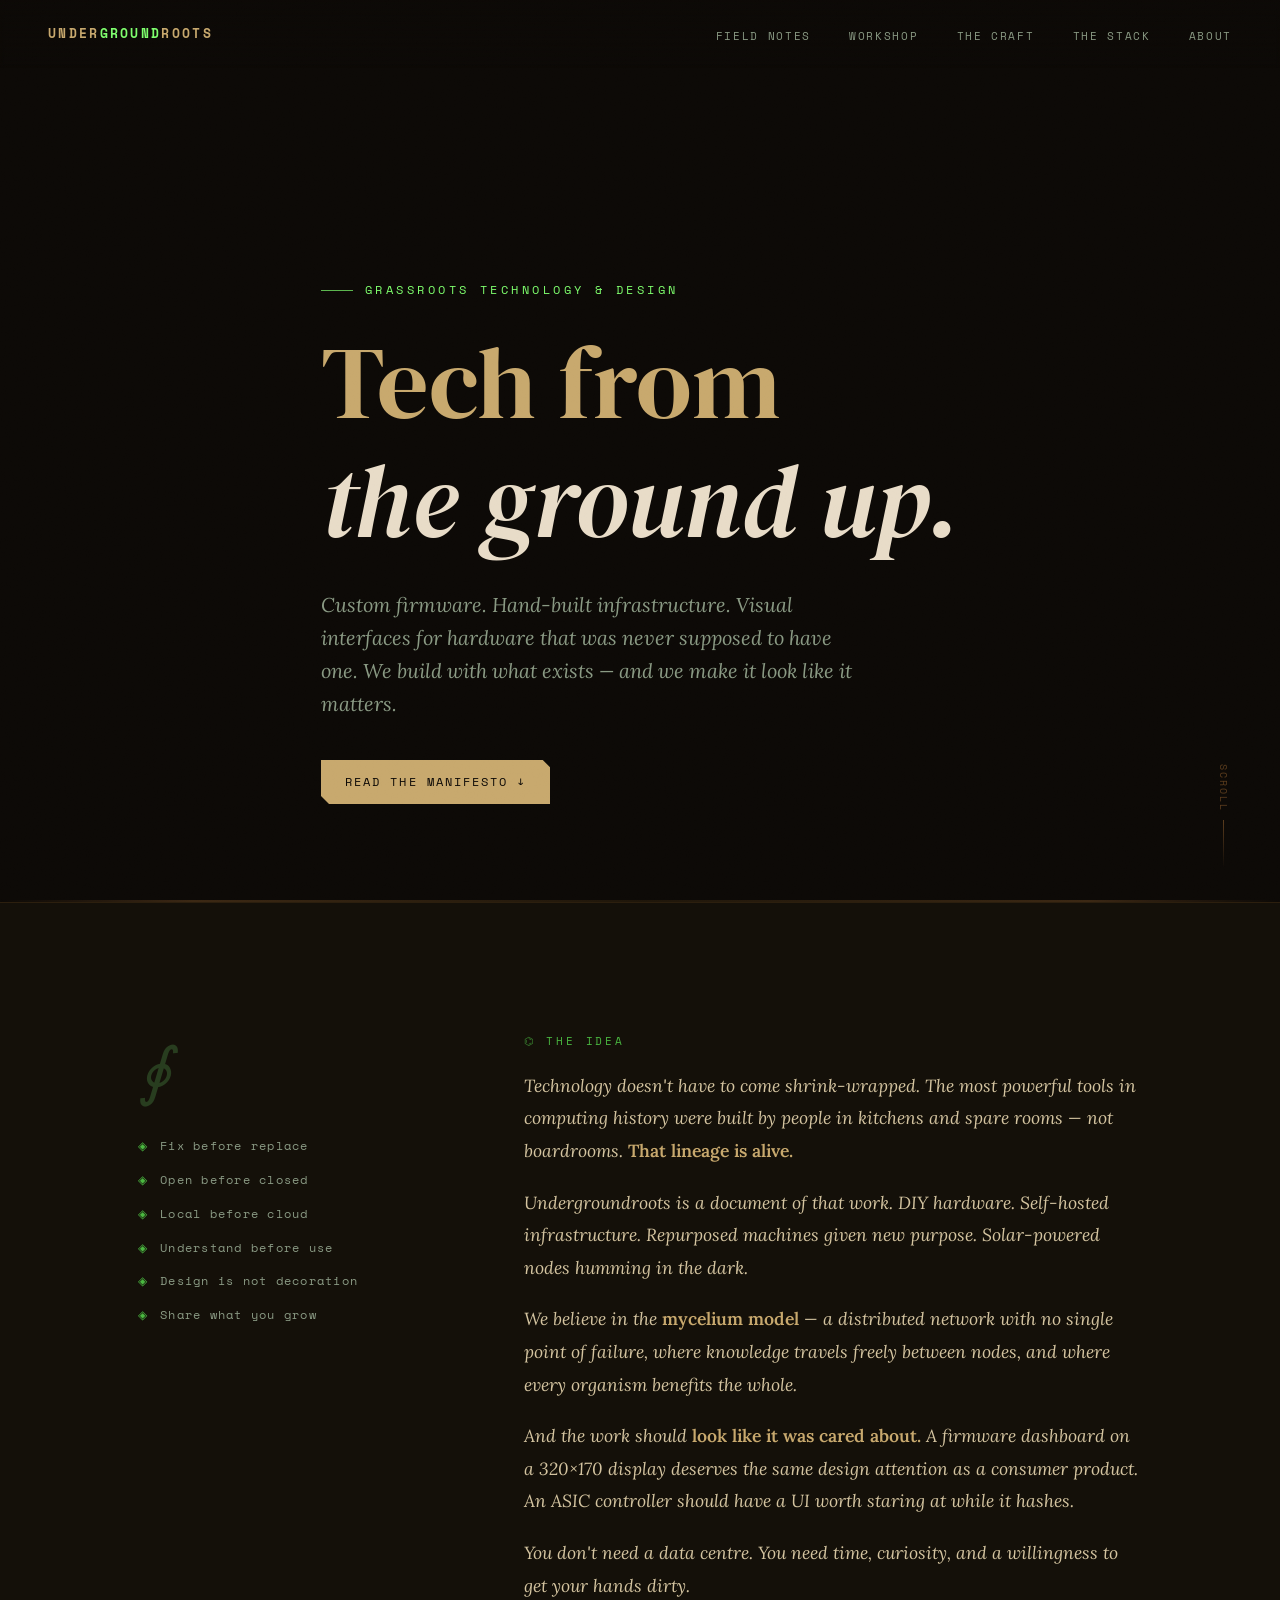
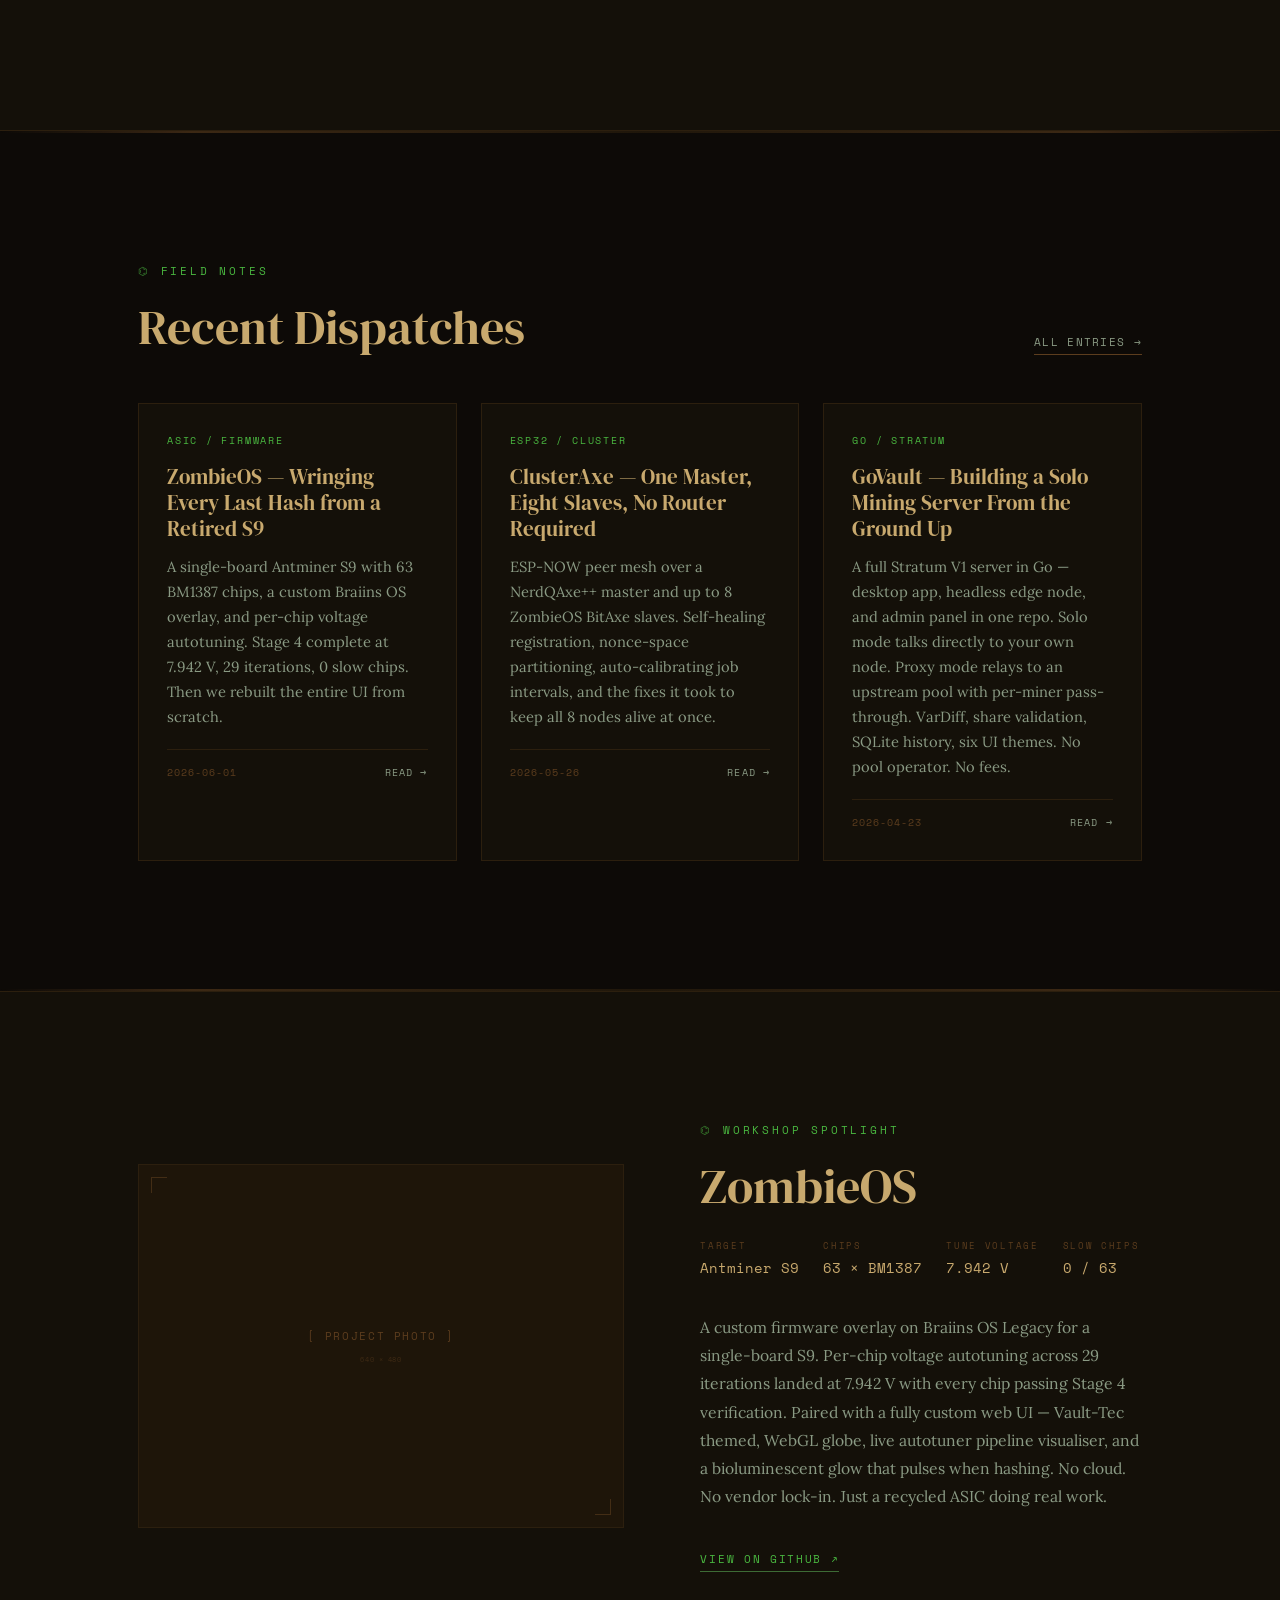
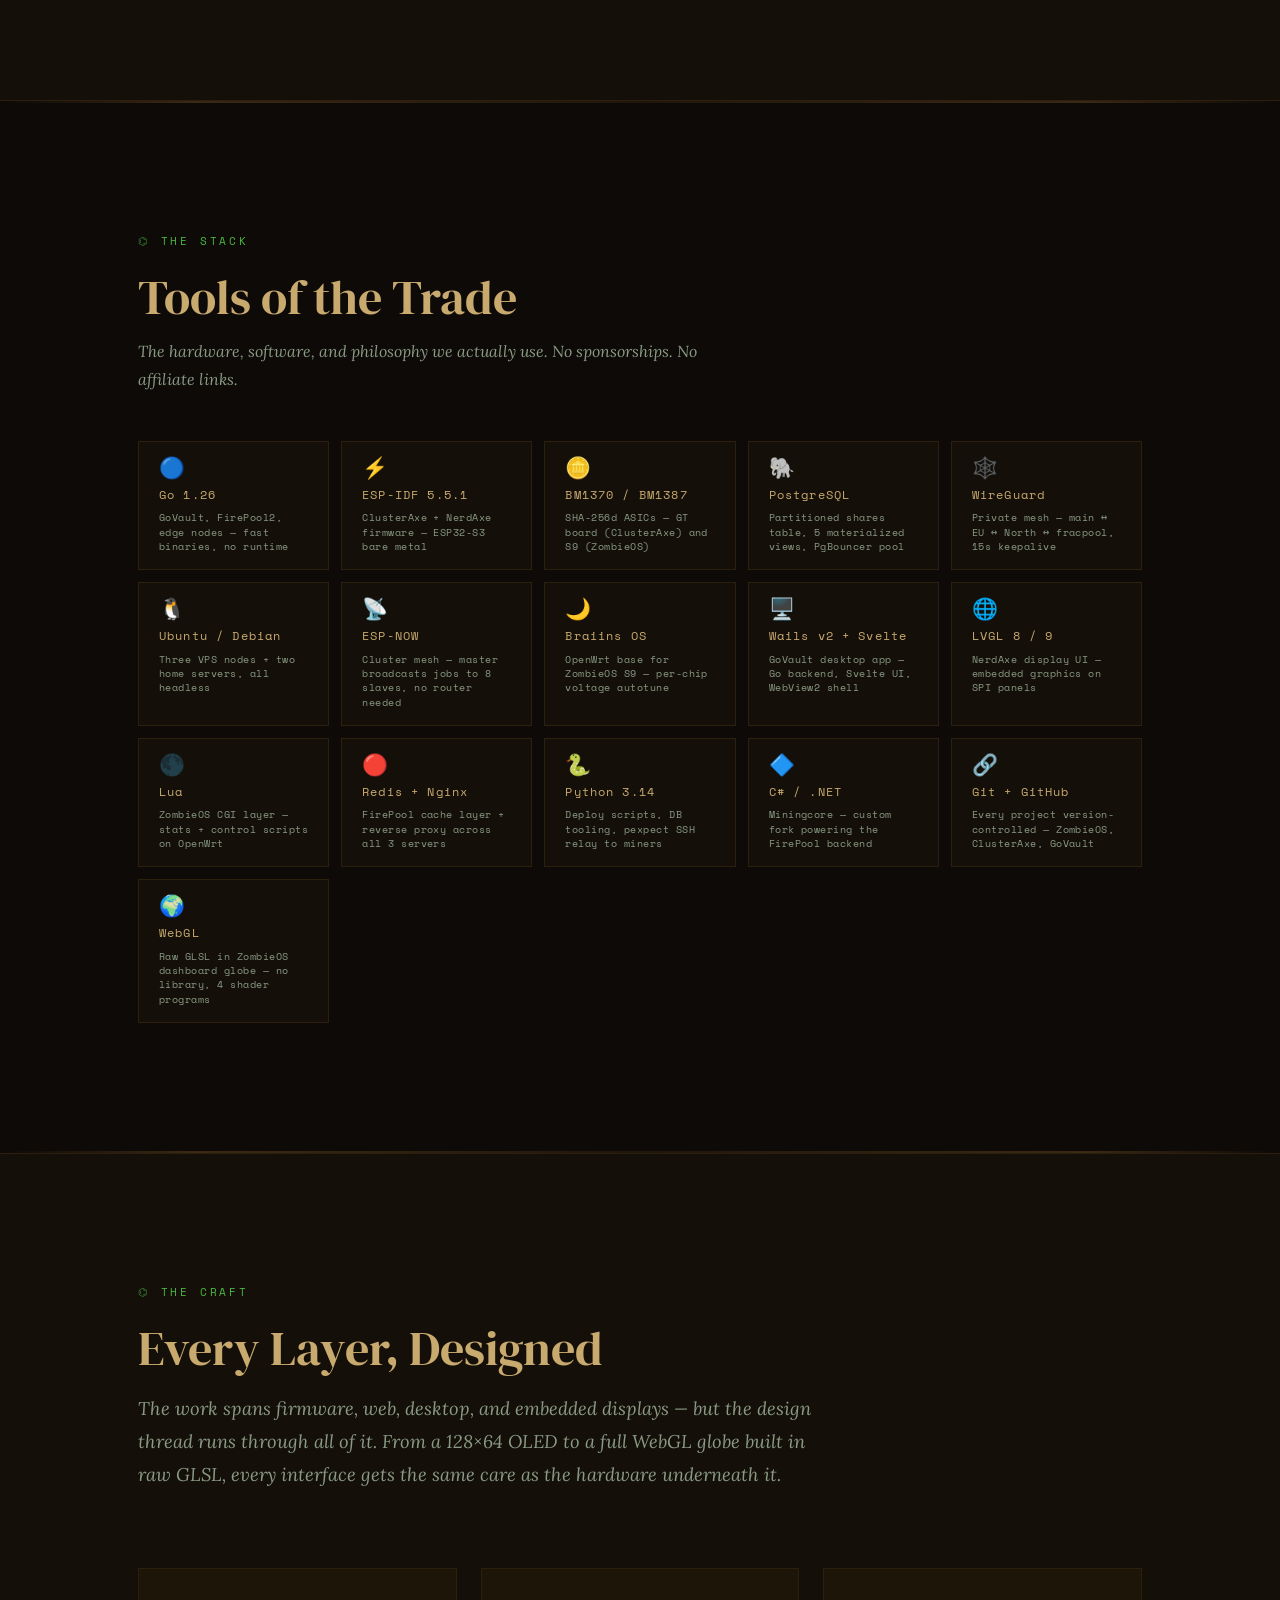
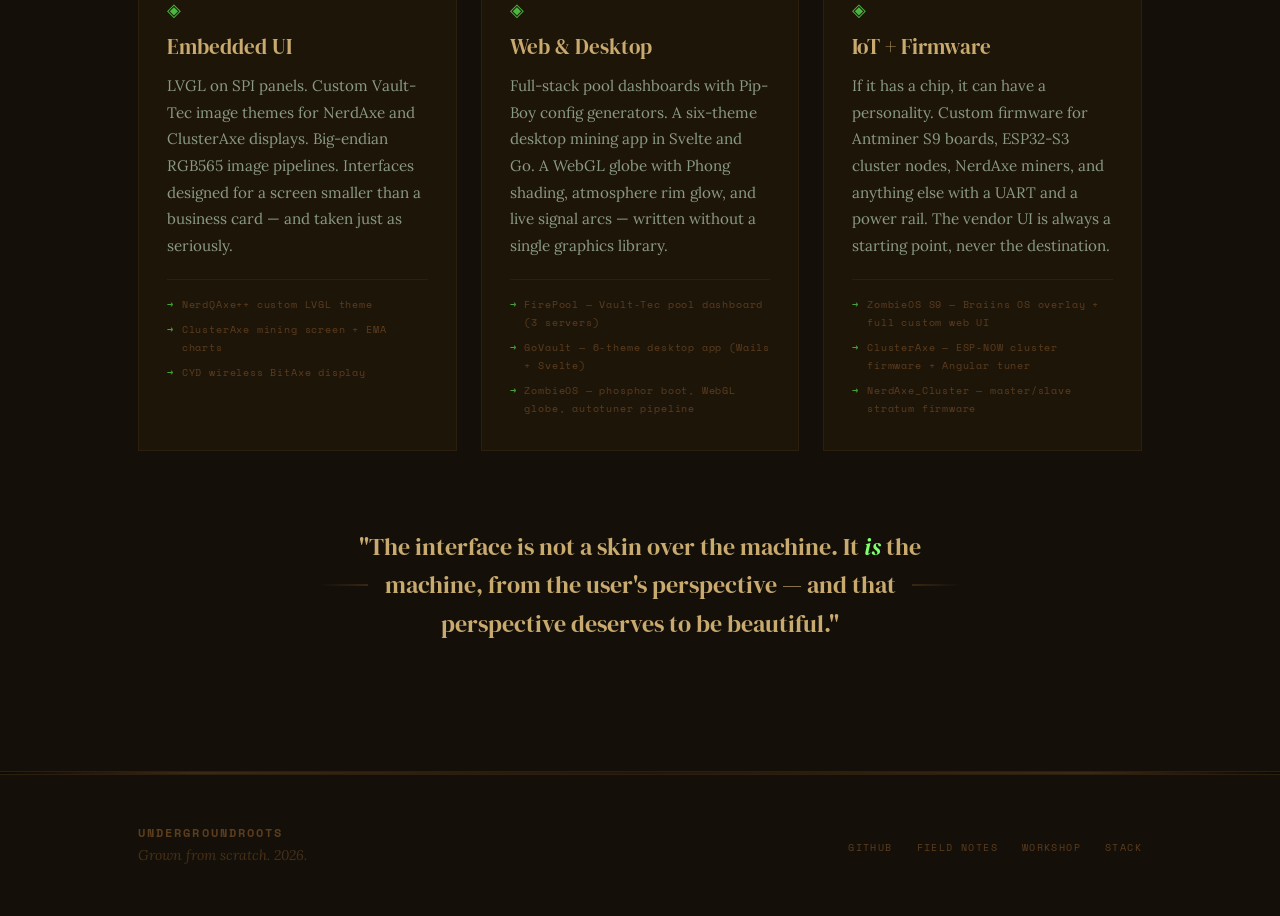
==== commit 44a95a18: "Add The Craft section — design, visual arts, IoT UI philosophy + manifesto update" ====
--- a/index.html
+++ b/index.html
@@ -25,6 +25,7 @@
         <ul class="nav-links">
             <li><a href="#field-notes">Field Notes</a></li>
             <li><a href="#workshop">Workshop</a></li>
+            <li><a href="#craft">The Craft</a></li>
             <li><a href="#stack">The Stack</a></li>
             <li><a href="#compost">About</a></li>
         </ul>
@@ -34,15 +35,15 @@
     <section id="hero">
         <div class="container">
             <div class="hero-content">
-                <div class="hero-eyebrow">Grassroots Technology</div>
+                <div class="hero-eyebrow">Grassroots Technology &amp; Design</div>
                 <h1 class="hero-title">
                     Tech from<br>
                     <em>the ground up.</em>
                 </h1>
                 <p class="hero-sub">
-                    We build with what exists. We fix what others discard.
-                    We grow tools in sheds, garages, and server rooms
-                    that smell like solder and pine.
+                    Custom firmware. Hand-built infrastructure. Visual interfaces
+                    for hardware that was never supposed to have one.
+                    We build with what exists — and we make it look like it matters.
                 </p>
                 <a href="#idea" class="hero-cta">
                     Read the Manifesto ↓
@@ -67,6 +68,7 @@
                         <li>Open before closed</li>
                         <li>Local before cloud</li>
                         <li>Understand before use</li>
+                        <li>Design is not decoration</li>
                         <li>Share what you grow</li>
                     </ul>
                 </div>
@@ -87,6 +89,12 @@
                             We believe in the <strong>mycelium model</strong> — a distributed network with
                             no single point of failure, where knowledge travels freely between
                             nodes, and where every organism benefits the whole.
+                        </p>
+                        <p>
+                            And the work should <strong>look like it was cared about.</strong>
+                            A firmware dashboard on a 320×170 display deserves the same
+                            design attention as a consumer product. An ASIC controller
+                            should have a UI worth staring at while it hashes.
                         </p>
                         <p>
                             You don't need a data centre. You need time, curiosity,
@@ -312,6 +320,85 @@
 
     <hr class="ink-divider">
 
+    <!-- ── The Craft ─────────────────────────────────────────── -->
+    <section id="craft">
+        <div class="container">
+            <div class="craft-header reveal">
+                <span class="section-label">The Craft</span>
+                <h2>Every Layer, Designed</h2>
+                <p class="craft-lead">
+                    The work spans firmware, web, desktop, and embedded displays —
+                    but the design thread runs through all of it. From a 128&times;64 OLED
+                    to a full WebGL globe built in raw GLSL, every interface gets the
+                    same care as the hardware underneath it.
+                </p>
+            </div>
+
+            <div class="craft-pillars">
+
+                <div class="craft-pillar reveal">
+                    <div class="craft-pillar-icon">◈</div>
+                    <h3>Embedded UI</h3>
+                    <p>
+                        LVGL on SPI panels. Custom Vault-Tec image themes for NerdAxe
+                        and ClusterAxe displays. Big-endian RGB565 image pipelines.
+                        Interfaces designed for a screen smaller than a business card —
+                        and taken just as seriously.
+                    </p>
+                    <ul class="craft-examples">
+                        <li>NerdQAxe++ custom LVGL theme</li>
+                        <li>ClusterAxe mining screen + EMA charts</li>
+                        <li>CYD wireless BitAxe display</li>
+                    </ul>
+                </div>
+
+                <div class="craft-pillar reveal">
+                    <div class="craft-pillar-icon">◈</div>
+                    <h3>Web &amp; Desktop</h3>
+                    <p>
+                        Full-stack pool dashboards with Pip-Boy config generators.
+                        A six-theme desktop mining app in Svelte and Go. A WebGL globe
+                        with Phong shading, atmosphere rim glow, and live signal arcs —
+                        written without a single graphics library.
+                    </p>
+                    <ul class="craft-examples">
+                        <li>FirePool — Vault-Tec pool dashboard (3 servers)</li>
+                        <li>GoVault — 6-theme desktop app (Wails + Svelte)</li>
+                        <li>ZombieOS — phosphor boot, WebGL globe, autotuner pipeline</li>
+                    </ul>
+                </div>
+
+                <div class="craft-pillar reveal">
+                    <div class="craft-pillar-icon">◈</div>
+                    <h3>IoT + Firmware</h3>
+                    <p>
+                        If it has a chip, it can have a personality. Custom firmware
+                        for Antminer S9 boards, ESP32-S3 cluster nodes, NerdAxe miners,
+                        and anything else with a UART and a power rail. The vendor UI
+                        is always a starting point, never the destination.
+                    </p>
+                    <ul class="craft-examples">
+                        <li>ZombieOS S9 — Braiins OS overlay + full custom web UI</li>
+                        <li>ClusterAxe — ESP-NOW cluster firmware + Angular tuner</li>
+                        <li>NerdAxe_Cluster — master/slave stratum firmware</li>
+                    </ul>
+                </div>
+
+            </div>
+
+            <div class="craft-statement reveal">
+                <blockquote class="craft-quote">
+                    "The interface is not a skin over the machine.
+                    It <em>is</em> the machine, from the user's perspective —
+                    and that perspective deserves to be beautiful."
+                </blockquote>
+            </div>
+
+        </div>
+    </section>
+
+    <hr class="ink-divider">
+
     <!-- ── Footer ─────────────────────────────────────────── -->
     <footer class="site-footer" id="compost">
         <div class="container">
--- a/assets/css/style.css
+++ b/assets/css/style.css
@@ -652,6 +652,149 @@
     line-height: 1.5;
 }
 
+/* ── The Craft ──────────────────────────────────────────── */
+#craft {
+    background: var(--subsoil);
+    border-top: 1px solid var(--root-brown);
+    border-bottom: 1px solid var(--root-brown);
+}
+
+.craft-header {
+    max-width: 680px;
+    margin-bottom: clamp(3rem, 6vw, 5rem);
+}
+
+.craft-lead {
+    font-style: italic;
+    color: var(--slate);
+    font-size: clamp(1rem, 1.8vw, 1.15rem);
+    margin-top: 1rem;
+    line-height: 1.8;
+}
+
+.craft-pillars {
+    display: grid;
+    grid-template-columns: repeat(auto-fill, minmax(280px, 1fr));
+    gap: 1.5rem;
+    margin-bottom: clamp(3rem, 6vw, 5rem);
+}
+
+.craft-pillar {
+    background: var(--topsoil);
+    border: 1px solid var(--root-brown);
+    padding: 2rem 1.75rem;
+    position: relative;
+    transition: border-color 0.25s;
+}
+
+.craft-pillar:hover {
+    border-color: var(--bark);
+}
+
+/* top-left corner accent */
+.craft-pillar::before {
+    content: '';
+    position: absolute;
+    top: -1px; left: -1px;
+    width: 28px; height: 28px;
+    border-top: 2px solid var(--bio-dim);
+    border-left: 2px solid var(--bio-dim);
+    opacity: 0;
+    transition: opacity 0.25s;
+}
+
+.craft-pillar:hover::before {
+    opacity: 1;
+}
+
+.craft-pillar-icon {
+    font-size: 1.1rem;
+    color: var(--bio-dim);
+    margin-bottom: 1rem;
+    line-height: 1;
+}
+
+.craft-pillar h3 {
+    font-size: 1.3rem;
+    margin-bottom: 0.9rem;
+    color: var(--mycelium);
+}
+
+.craft-pillar p {
+    font-size: 0.95rem;
+    color: var(--slate);
+    line-height: 1.75;
+    margin-bottom: 1.25rem;
+}
+
+.craft-examples {
+    list-style: none;
+    display: flex;
+    flex-direction: column;
+    gap: 0.45rem;
+    border-top: 1px solid var(--root-brown);
+    padding-top: 1rem;
+}
+
+.craft-examples li {
+    font-family: var(--font-mono);
+    font-size: 0.64rem;
+    letter-spacing: 0.08em;
+    color: var(--bark);
+    display: flex;
+    align-items: baseline;
+    gap: 0.5rem;
+}
+
+.craft-examples li::before {
+    content: '→';
+    color: var(--bio-dim);
+    flex-shrink: 0;
+}
+
+.craft-statement {
+    display: flex;
+    justify-content: center;
+}
+
+.craft-quote {
+    max-width: 640px;
+    text-align: center;
+    font-family: var(--font-head);
+    font-size: clamp(1.1rem, 2.5vw, 1.5rem);
+    color: var(--mycelium);
+    line-height: 1.6;
+    font-style: normal;
+    position: relative;
+    padding: 0 2rem;
+}
+
+.craft-quote em {
+    color: var(--bio-green);
+    font-style: italic;
+}
+
+.craft-quote::before,
+.craft-quote::after {
+    content: '';
+    position: absolute;
+    top: 50%;
+    width: clamp(20px, 6vw, 48px);
+    height: 1px;
+    background: linear-gradient(90deg, transparent, var(--bark));
+    transform: translateY(-50%);
+}
+
+.craft-quote::before {
+    left: 0;
+    background: linear-gradient(90deg, transparent, var(--bark));
+}
+
+.craft-quote::after {
+    right: 0;
+    background: linear-gradient(90deg, var(--bark), transparent);
+}
+
 /* ── Footer ─────────────────────────────────────────────── */
 .site-footer {
     background: var(--subsoil);
